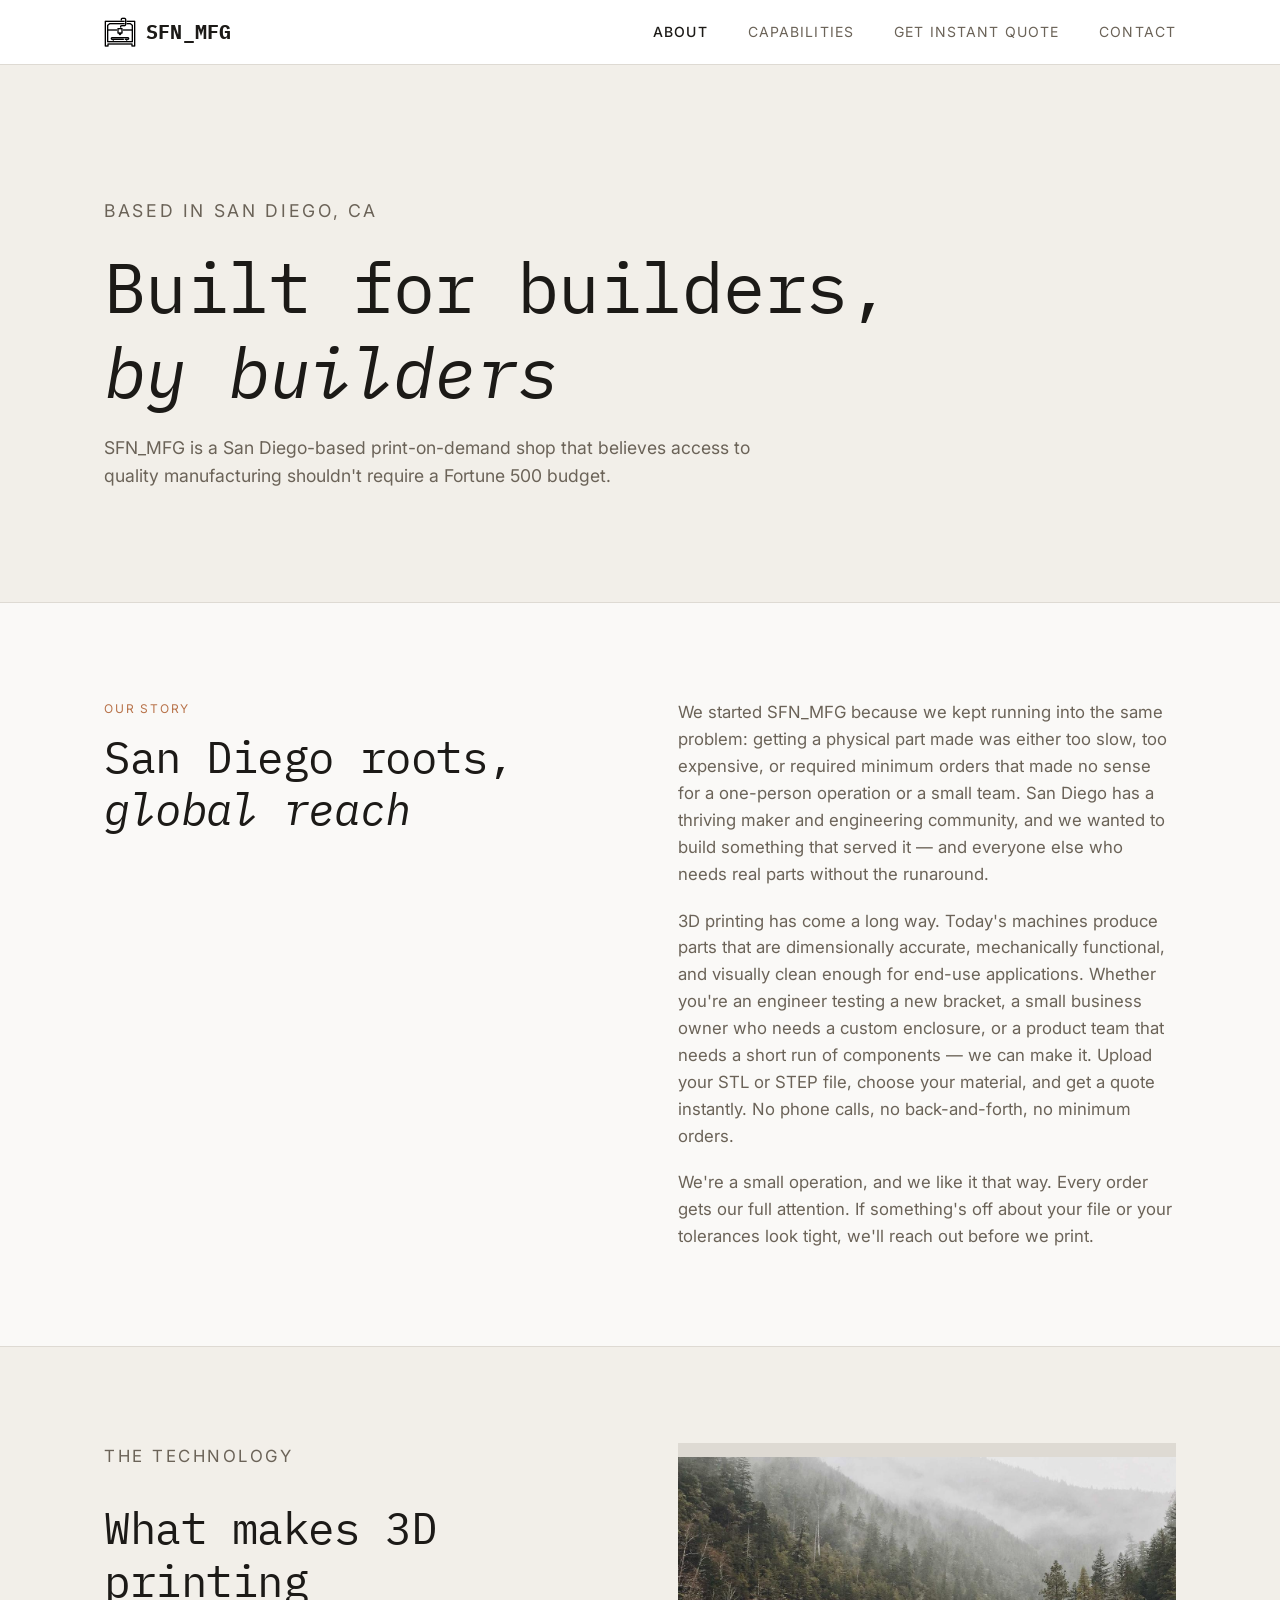
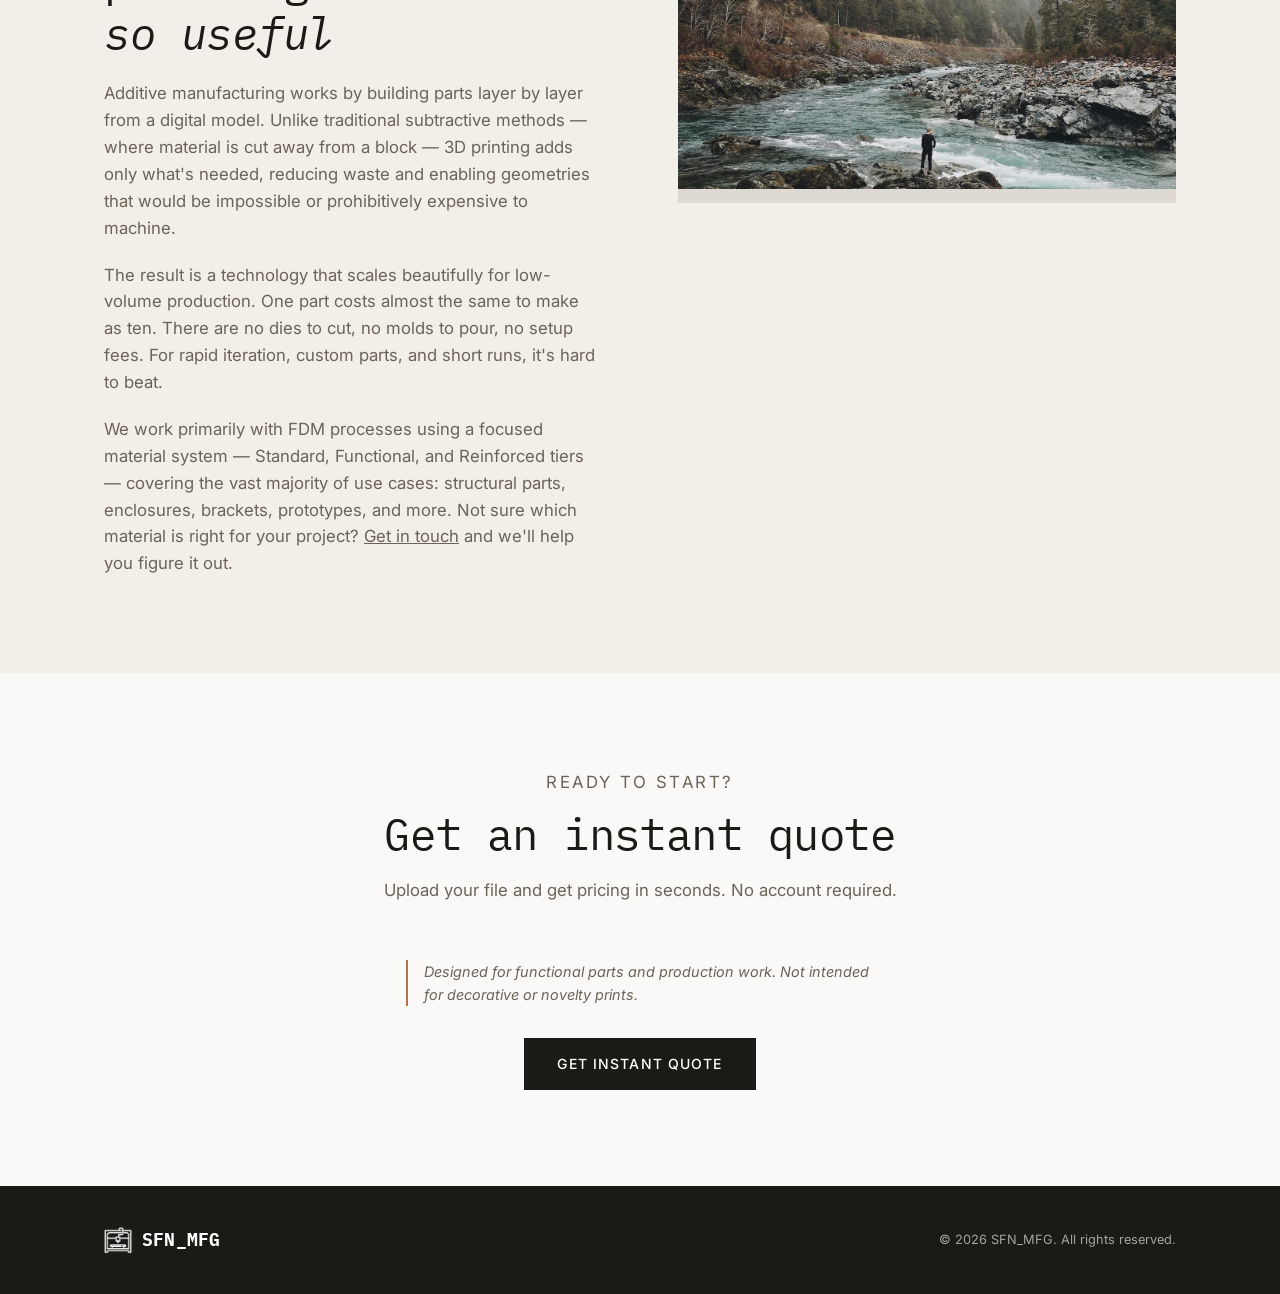
==== about.html @ 0e881ed6 "Copy and styling" ====
<!DOCTYPE html>
<html lang="en">
<head>
  <meta charset="UTF-8">
  <meta name="viewport" content="width=device-width, initial-scale=1.0">
  <title>About &mdash; SFN_MFG</title>
  <link rel="preconnect" href="https://fonts.googleapis.com">
  <link rel="preconnect" href="https://fonts.gstatic.com" crossorigin>
  <link href="https://fonts.googleapis.com/css2?family=Inter:wght@400;500&family=IBM+Plex+Mono:ital,wght@0,400;0,700;1,400&display=swap" rel="stylesheet">
  <link rel="stylesheet" href="style.css">
</head>
<body>

  <a href="#main-content" class="skip-link">Skip to main content</a>

  <header class="site-header">
    <div class="container">
      <nav class="nav" aria-label="Main navigation">
        <a href="index.html" class="nav__logo">
          <img src="logo.png" alt="" class="nav__logo-img" width="32" height="32">
          <span>SFN_MFG</span>
        </a>
        <button class="nav__toggle" aria-label="Toggle navigation" aria-expanded="false">
          <span></span><span></span><span></span>
        </button>
        <ul class="nav__links">
          <li><a href="about.html" class="active" aria-current="page">About</a></li>
          <li><a href="capabilities.html">Capabilities</a></li>
          <li><a href="quote.html">Get Instant Quote</a></li>
          <li><a href="contact.html">Contact</a></li>
        </ul>
      </nav>
    </div>
  </header>

  <main id="main-content">

    <!-- Page Hero -->
    <section class="page-hero section--surface">
      <div class="container">
        <p class="page-hero__eyebrow">Based in San Diego, CA</p>
        <h1>Built for builders,<br><em>by builders</em></h1>
        <p>SFN_MFG is a San Diego-based print-on-demand shop that believes access to quality manufacturing shouldn't require a Fortune 500 budget.</p>
      </div>
    </section>

    <!-- About Copy -->
    <section class="section">
      <div class="container">
        <div class="two-col">
          <div>
            <p class="section-eyebrow">Our Story</p>
            <h2>San Diego roots,<br><em>global reach</em></h2>
          </div>
          <div class="prose">
            <p>We started SFN_MFG because we kept running into the same problem: getting a physical part made was either too slow, too expensive, or required minimum orders that made no sense for a one-person operation or a small team. San Diego has a thriving maker and engineering community, and we wanted to build something that served it &mdash; and everyone else who needs real parts without the runaround.</p>
            <p>3D printing has come a long way. Today's machines produce parts that are dimensionally accurate, mechanically functional, and visually clean enough for end-use applications. Whether you're an engineer testing a new bracket, a small business owner who needs a custom enclosure, or a product team that needs a short run of components &mdash; we can make it. Upload your STL or STEP file, choose your material, and get a quote instantly. No phone calls, no back-and-forth, no minimum orders.</p>
            <p>We're a small operation, and we like it that way. Every order gets our full attention. If something's off about your file or your tolerances look tight, we'll reach out before we print.</p>
          </div>
        </div>
      </div>
    </section>

    <hr class="divider">

    <!-- Technology -->
    <section class="section section--surface">
      <div class="container">
        <div class="two-col">
          <div class="prose prose--wide">
            <p class="section-eyebrow">The Technology</p>
            <h2>What makes 3D printing<br><em>so useful</em></h2>
            <p>Additive manufacturing works by building parts layer by layer from a digital model. Unlike traditional subtractive methods &mdash; where material is cut away from a block &mdash; 3D printing adds only what's needed, reducing waste and enabling geometries that would be impossible or prohibitively expensive to machine.</p>
            <p>The result is a technology that scales beautifully for low-volume production. One part costs almost the same to make as ten. There are no dies to cut, no molds to pour, no setup fees. For rapid iteration, custom parts, and short runs, it's hard to beat.</p>
            <p>We work primarily with FDM processes using a focused material system &mdash; Standard, Functional, and Reinforced tiers &mdash; covering the vast majority of use cases: structural parts, enclosures, brackets, prototypes, and more. Not sure which material is right for your project? <a href="contact.html" style="text-decoration: underline;">Get in touch</a> and we'll help you figure it out.</p>
          </div>
          <div style="background-color: var(--color-border); min-height: 360px; display: flex; align-items: center; justify-content: center; overflow: hidden;">
            <img src="printer.jpg" alt="3D printer in operation" width="1280" height="853" loading="lazy" style="width:100%; height:100%; object-fit:cover;">
          </div>
        </div>
      </div>
    </section>

    <!-- Quote CTA -->
    <section class="section">
      <div class="container">
        <div class="section-header section-header--center">
          <p class="section-eyebrow">Ready to start?</p>
          <h2>Get an instant quote</h2>
          <p>Upload your file and get pricing in seconds. No account required.</p>
        </div>
        <div class="quote-cta">
          <p class="quote-cta__note">Designed for functional parts and production work. Not intended for decorative or novelty prints.</p>
          <a href="quote.html" class="btn btn--primary">Get Instant Quote</a>
        </div>
      </div>
    </section>

  </main>

  <footer class="site-footer">
    <div class="container">
      <div class="footer-inner">
        <span class="footer-logo">
          <img src="logo.png" alt="" class="footer-logo__img" width="28" height="28">
          SFN_MFG
        </span>
        <p class="footer-copy">&copy; 2026 SFN_MFG. All rights reserved.</p>
      </div>
    </div>
  </footer>

  <script src="nav.js"></script>

</body>
</html>
---- style.css ----
/* ============================================
   SFN_MFG — stylesheet
   ============================================ */

/* --- Reset & Base --- */
*, *::before, *::after {
  box-sizing: border-box;
  margin: 0;
  padding: 0;
}

:root {
  --color-bg: #faf9f7;
  --color-surface: #f2efe9;
  --color-border: #dedad3;
  --color-text: #1c1a17;
  --color-text-muted: #6b6358;
  --color-accent: #b8734a;
  --font-heading: 'IBM Plex Mono', 'Courier New', monospace;
  --font-body: 'Inter', system-ui, -apple-system, sans-serif;
  --max-width: 1200px;
  --spacing-section: 96px;
}

html { font-size: 16px; scroll-behavior: smooth; }
@media (prefers-reduced-motion: reduce) { html { scroll-behavior: auto; } }

body {
  font-family: var(--font-body);
  background-color: var(--color-bg);
  color: var(--color-text);
  line-height: 1.6;
  -webkit-font-smoothing: antialiased;
}

a { color: inherit; text-decoration: none; }
img { display: block; max-width: 100%; }

/* --- Skip link --- */
.skip-link {
  position: absolute;
  top: -100%;
  left: 0;
  padding: 12px 24px;
  background: var(--color-accent);
  color: #fff;
  font-size: 0.875rem;
  font-weight: 500;
  z-index: 200;
  transition: top 0.2s;
}
.skip-link:focus { top: 0; }

/* --- Decorative italic (em used in markup) --- */
em { font-style: italic; }

/* --- Typography --- */
h1, h2, h3 {
  font-family: var(--font-heading);
  font-weight: 400;
  line-height: 1.2;
  letter-spacing: -0.01em;
}

h1 { font-size: clamp(2.4rem, 5.5vw, 4.5rem); }
h2 { font-size: clamp(1.75rem, 3.5vw, 2.75rem); }
h3 { font-size: clamp(1.1rem, 2vw, 1.5rem); }

p { max-width: 65ch; }

/* --- Layout --- */
.container {
  width: 100%;
  max-width: var(--max-width);
  margin-inline: auto;
  padding-inline: clamp(20px, 5vw, 64px);
}

.section { padding-block: var(--spacing-section); }
.section--surface { background-color: var(--color-surface); }

/* --- Navigation --- */
.site-header {
  position: sticky;
  top: 0;
  z-index: 100;
  background-color: rgba(255,255,255,0.95);
  backdrop-filter: blur(8px);
  border-bottom: 1px solid var(--color-border);
}

.nav {
  display: flex;
  align-items: center;
  justify-content: space-between;
  height: 64px;
}

.nav__logo {
  display: flex;
  align-items: center;
  gap: 10px;
  font-family: var(--font-heading);
  font-size: 1.25rem;
  font-weight: 700;
  letter-spacing: 0.01em;
}

.nav__logo-img {
  height: 32px;
  width: 32px;
  object-fit: contain;
}

.nav__toggle {
  display: none;
  flex-direction: column;
  justify-content: center;
  gap: 5px;
  width: 32px;
  height: 32px;
  background: none;
  border: none;
  cursor: pointer;
  padding: 0;
}

.nav__toggle span {
  display: block;
  height: 1.5px;
  background-color: var(--color-text);
  transition: opacity 0.2s;
}

.nav__links {
  display: flex;
  list-style: none;
  gap: 40px;
}

.nav__links a {
  font-size: 0.875rem;
  letter-spacing: 0.08em;
  text-transform: uppercase;
  color: var(--color-text-muted);
  transition: color 0.2s;
}

.nav__links a:hover,
.nav__links a.active {
  color: var(--color-text);
}

.nav__links a.active {
  font-weight: 500;
}

/* --- Buttons --- */
.btn {
  display: inline-flex;
  align-items: center;
  gap: 8px;
  padding: 14px 32px;
  font-family: var(--font-body);
  font-size: 0.875rem;
  font-weight: 500;
  letter-spacing: 0.08em;
  text-transform: uppercase;
  cursor: pointer;
  transition: background-color 0.2s, color 0.2s, border-color 0.2s;
  border: 1.5px solid transparent;
}

.btn--primary {
  background-color: var(--color-text);
  color: #ffffff;
  border-color: var(--color-text);
}

.btn--primary:hover { background-color: #444; border-color: #444; }

.btn:disabled {
  opacity: 0.6;
  cursor: not-allowed;
}

.btn--outline {
  background-color: transparent;
  color: var(--color-text);
  border-color: var(--color-text);
}

.btn--outline:hover {
  background-color: var(--color-text);
  color: #ffffff;
}

.btn--outline-light {
  background-color: transparent;
  color: #ffffff;
  border: 1.5px solid rgba(255,255,255,0.5);
}

.btn--outline-light:hover {
  background-color: #fff;
  color: var(--color-text);
  border-color: #fff;
}

/* --- Focus styles --- */
:focus-visible {
  outline: 2px solid var(--color-text);
  outline-offset: 3px;
}

.btn:focus-visible {
  outline: 2px solid currentColor;
  outline-offset: 3px;
}

.hero .btn--primary:focus-visible,
.hero .btn--outline-light:focus-visible {
  outline-color: #fff;
}

/* --- Hero (full-width image) --- */
.hero {
  position: relative;
  min-height: 600px;
  display: flex;
  align-items: center;
  overflow: hidden;
}

.hero__bg {
  position: absolute;
  inset: 0;
  background-size: cover;
  background-position: center;
  filter: brightness(0.45) sepia(0.25);
}

.hero__content {
  position: relative;
  z-index: 1;
  padding-block: 96px;
  color: #ffffff;
}

.hero__eyebrow {
  font-size: 0.75rem;
  letter-spacing: 0.15em;
  text-transform: uppercase;
  color: rgba(255,255,255,0.65);
  margin-bottom: 20px;
}

.hero__title { margin-bottom: 24px; color: #fff; }

.hero__subtitle {
  font-size: 1.1rem;
  color: rgba(255,255,255,0.75);
  margin-bottom: 40px;
  max-width: 52ch;
}

.hero__actions { display: flex; gap: 16px; flex-wrap: wrap; }

/* --- Section Headers --- */
.section-header { margin-bottom: 56px; }
.section-header--center { text-align: center; }
.section-header--center p { margin-inline: auto; }

.section-eyebrow {
  font-size: 0.75rem;
  letter-spacing: 0.15em;
  text-transform: uppercase;
  color: var(--color-accent);
  margin-bottom: 12px;
}

.section-header h2 { margin-bottom: 16px; }
.section-header p { color: var(--color-text-muted); font-size: 1.05rem; }

/* --- Feature Grid (why us / capabilities) --- */
.feature-grid {
  display: grid;
  grid-template-columns: repeat(auto-fill, minmax(260px, 1fr));
  gap: 48px;
}

.feature-item__icon {
  font-size: 1rem;
  margin-bottom: 16px;
  line-height: 1;
  color: var(--color-accent);
}

.feature-item h3 { margin-bottom: 10px; }

.feature-item p {
  font-size: 0.95rem;
  color: var(--color-text-muted);
}

/* --- Two-column layout --- */
.two-col {
  display: grid;
  grid-template-columns: 1fr 1fr;
  gap: clamp(40px, 6vw, 96px);
  align-items: start;
}

/* --- Page Hero (inner pages) --- */
.page-hero {
  padding-block: clamp(60px, 10vw, 112px);
  border-bottom: 1px solid var(--color-border);
}

.page-hero__eyebrow {
  font-size: 0.75rem;
  letter-spacing: 0.15em;
  text-transform: uppercase;
  color: var(--color-text-muted);
  margin-bottom: 20px;
}

.page-hero p {
  font-size: 1.1rem;
  color: var(--color-text-muted);
  margin-top: 20px;
  max-width: 60ch;
}

/* --- Prose (body copy blocks) --- */
.prose {
  display: flex;
  flex-direction: column;
  gap: 20px;
  max-width: 68ch;
}

.prose p {
  font-size: 1.05rem;
  color: var(--color-text-muted);
  max-width: 100%;
}

.prose--wide { max-width: 80ch; }

/* --- Contact --- */
.contact-email {
  display: flex;
  flex-direction: column;
  gap: 12px;
  justify-content: center;
  padding-block: 16px;
}

.contact-email__link {
  font-family: var(--font-heading);
  font-size: clamp(1.5rem, 3vw, 2.25rem);
  font-weight: 400;
  color: var(--color-text);
  text-decoration: underline;
  text-underline-offset: 6px;
  transition: color 0.2s;
}

.contact-email__link:hover { color: var(--color-text-muted); }

/* --- Form --- */
.contact-layout {
  display: grid;
  grid-template-columns: 1fr 1.6fr;
  gap: clamp(40px, 6vw, 96px);
  align-items: start;
}

.contact-info h2 { margin-bottom: 16px; }

.contact-info > p {
  color: var(--color-text-muted);
  font-size: 1.05rem;
  margin-bottom: 40px;
}

.form {
  display: flex;
  flex-direction: column;
  gap: 24px;
}

.form-row {
  display: grid;
  grid-template-columns: 1fr 1fr;
  gap: 20px;
}

.field {
  display: flex;
  flex-direction: column;
  gap: 8px;
}

.field label {
  font-size: 0.8rem;
  letter-spacing: 0.1em;
  text-transform: uppercase;
  color: var(--color-text-muted);
}

.field input,
.field textarea,
.field select {
  width: 100%;
  padding: 12px 16px;
  background: transparent;
  border: 1.5px solid var(--color-border);
  font-family: var(--font-body);
  font-size: 1rem;
  color: var(--color-text);
  outline: none;
  transition: border-color 0.2s, box-shadow 0.2s;
  -webkit-appearance: none;
  appearance: none;
}

.field input:focus-visible,
.field textarea:focus-visible,
.field select:focus-visible {
  border-color: var(--color-text);
  box-shadow: 0 0 0 3px rgba(26,26,26,0.12);
  outline: none;
}

.field textarea { resize: vertical; min-height: 140px; }

/* --- Footer --- */
.site-footer {
  background-color: var(--color-text);
  color: #ffffff;
  padding-block: 40px;
}

.footer-inner {
  display: flex;
  justify-content: space-between;
  align-items: center;
  flex-wrap: wrap;
  gap: 16px;
}

.footer-logo {
  display: flex;
  align-items: center;
  gap: 10px;
  font-family: var(--font-heading);
  font-size: 1.1rem;
  font-weight: 700;
  letter-spacing: 0.01em;
}

.footer-logo__img {
  height: 28px;
  width: 28px;
  object-fit: contain;
  filter: invert(1);
}

.footer-copy {
  font-size: 0.8rem;
  color: rgba(255,255,255,0.6);
  margin: 0;
  max-width: none;
}

/* --- Quote Widget iframe --- */
.quote-widget {
  display: block;
  width: 100%;
  max-width: 900px;
  margin: 0 auto;
}

.quote-widget iframe {
  display: block;
  width: 900px;
  max-width: 100%;
  height: 700px;
  border: none;
}

/* --- Divider --- */
hr.divider {
  height: 1px;
  background-color: var(--color-border);
  border: none;
}

/* --- Form status message --- */
.form-status {
  font-size: 0.9rem;
  min-height: 1.4em;
}

.form-status--success { color: #2d6a4f; }
.form-status--error   { color: #9b2226; }

/* --- Quote CTA block (homepage + inner pages) --- */
.quote-cta {
  max-width: 560px;
  margin: 0 auto;
  display: flex;
  flex-direction: column;
  align-items: center;
  gap: 32px;
  text-align: center;
}

.quote-cta__note {
  font-size: 0.9rem;
  color: var(--color-text-muted);
  font-style: italic;
  max-width: 52ch;
  text-align: left;
  border-left: 2px solid var(--color-accent);
  padding-left: 16px;
}

.quote-trust {
  list-style: none;
  display: flex;
  flex-direction: column;
  gap: 10px;
  text-align: left;
  width: 100%;
  max-width: 400px;
}

.quote-trust li {
  font-size: 0.95rem;
  color: var(--color-text-muted);
  display: flex;
  align-items: baseline;
  gap: 10px;
}

.quote-trust li::before {
  content: '—';
  color: var(--color-accent);
  flex-shrink: 0;
}

/* --- Quote page: sidebar + widget layout --- */
.quote-page-layout {
  display: grid;
  grid-template-columns: 300px 1fr;
  gap: clamp(40px, 5vw, 80px);
  align-items: start;
}

.quote-trust-panel {
  display: flex;
  flex-direction: column;
  gap: 24px;
  position: sticky;
  top: 88px;
}

.quote-trust-panel__note {
  font-size: 0.875rem;
  color: var(--color-text-muted);
  font-style: italic;
  border-left: 2px solid var(--color-accent);
  padding-left: 14px;
  max-width: 100%;
}

.quote-trust-list {
  list-style: none;
  display: flex;
  flex-direction: column;
  gap: 20px;
}

.quote-trust-list li {
  display: flex;
  gap: 12px;
  align-items: flex-start;
}

.quote-trust-list__icon {
  color: var(--color-accent);
  font-size: 0.6rem;
  margin-top: 6px;
  flex-shrink: 0;
}

.quote-trust-list strong {
  display: block;
  font-size: 0.875rem;
  font-weight: 500;
  margin-bottom: 4px;
}

.quote-trust-list p {
  font-size: 0.85rem;
  color: var(--color-text-muted);
  max-width: 100%;
}

.quote-trust-panel__cta {
  border-top: 1px solid var(--color-border);
  padding-top: 24px;
  display: flex;
  flex-direction: column;
  gap: 12px;
}

.quote-trust-panel__cta p {
  font-size: 0.875rem;
  color: var(--color-text-muted);
}

.quote-widget--page iframe {
  height: 800px;
}

/* --- Capabilities: material tier grid --- */
.cap-tier-grid {
  display: grid;
  grid-template-columns: repeat(3, 1fr);
  gap: 0;
  border: 1px solid var(--color-border);
}

.cap-tier {
  padding: 40px;
  border-right: 1px solid var(--color-border);
  display: flex;
  flex-direction: column;
  gap: 16px;
}

.cap-tier:last-child {
  border-right: none;
}

.cap-tier h3 {
  font-size: clamp(1.1rem, 2vw, 1.4rem);
  margin-bottom: 0;
}

.cap-tier p {
  font-size: 0.95rem;
  color: var(--color-text-muted);
  max-width: 100%;
}

/* --- Responsive --- */
@media (max-width: 900px) {
  .split-section { grid-template-columns: 1fr; }
  .two-col { grid-template-columns: 1fr; }
  .contact-layout { grid-template-columns: 1fr; }
  .quote-page-layout { grid-template-columns: 1fr; }
  .quote-trust-panel { position: static; }
  .cap-tier-grid { grid-template-columns: 1fr; }
  .cap-tier { border-right: none; border-bottom: 1px solid var(--color-border); }
  .cap-tier:last-child { border-bottom: none; }
}

@media (max-width: 600px) {
  :root { --spacing-section: 56px; }
  .nav__toggle { display: flex; }
  .nav__links {
    display: none;
    position: absolute;
    top: 64px;
    left: 0;
    right: 0;
    flex-direction: column;
    gap: 0;
    background-color: #fff;
    border-bottom: 1px solid var(--color-border);
    padding-block: 8px;
  }
  .nav__links--open { display: flex; }
  .nav__links li a {
    display: block;
    padding: 14px clamp(20px, 5vw, 64px);
  }
  .form-row { grid-template-columns: 1fr; }
  .footer-inner { flex-direction: column; align-items: flex-start; }
}
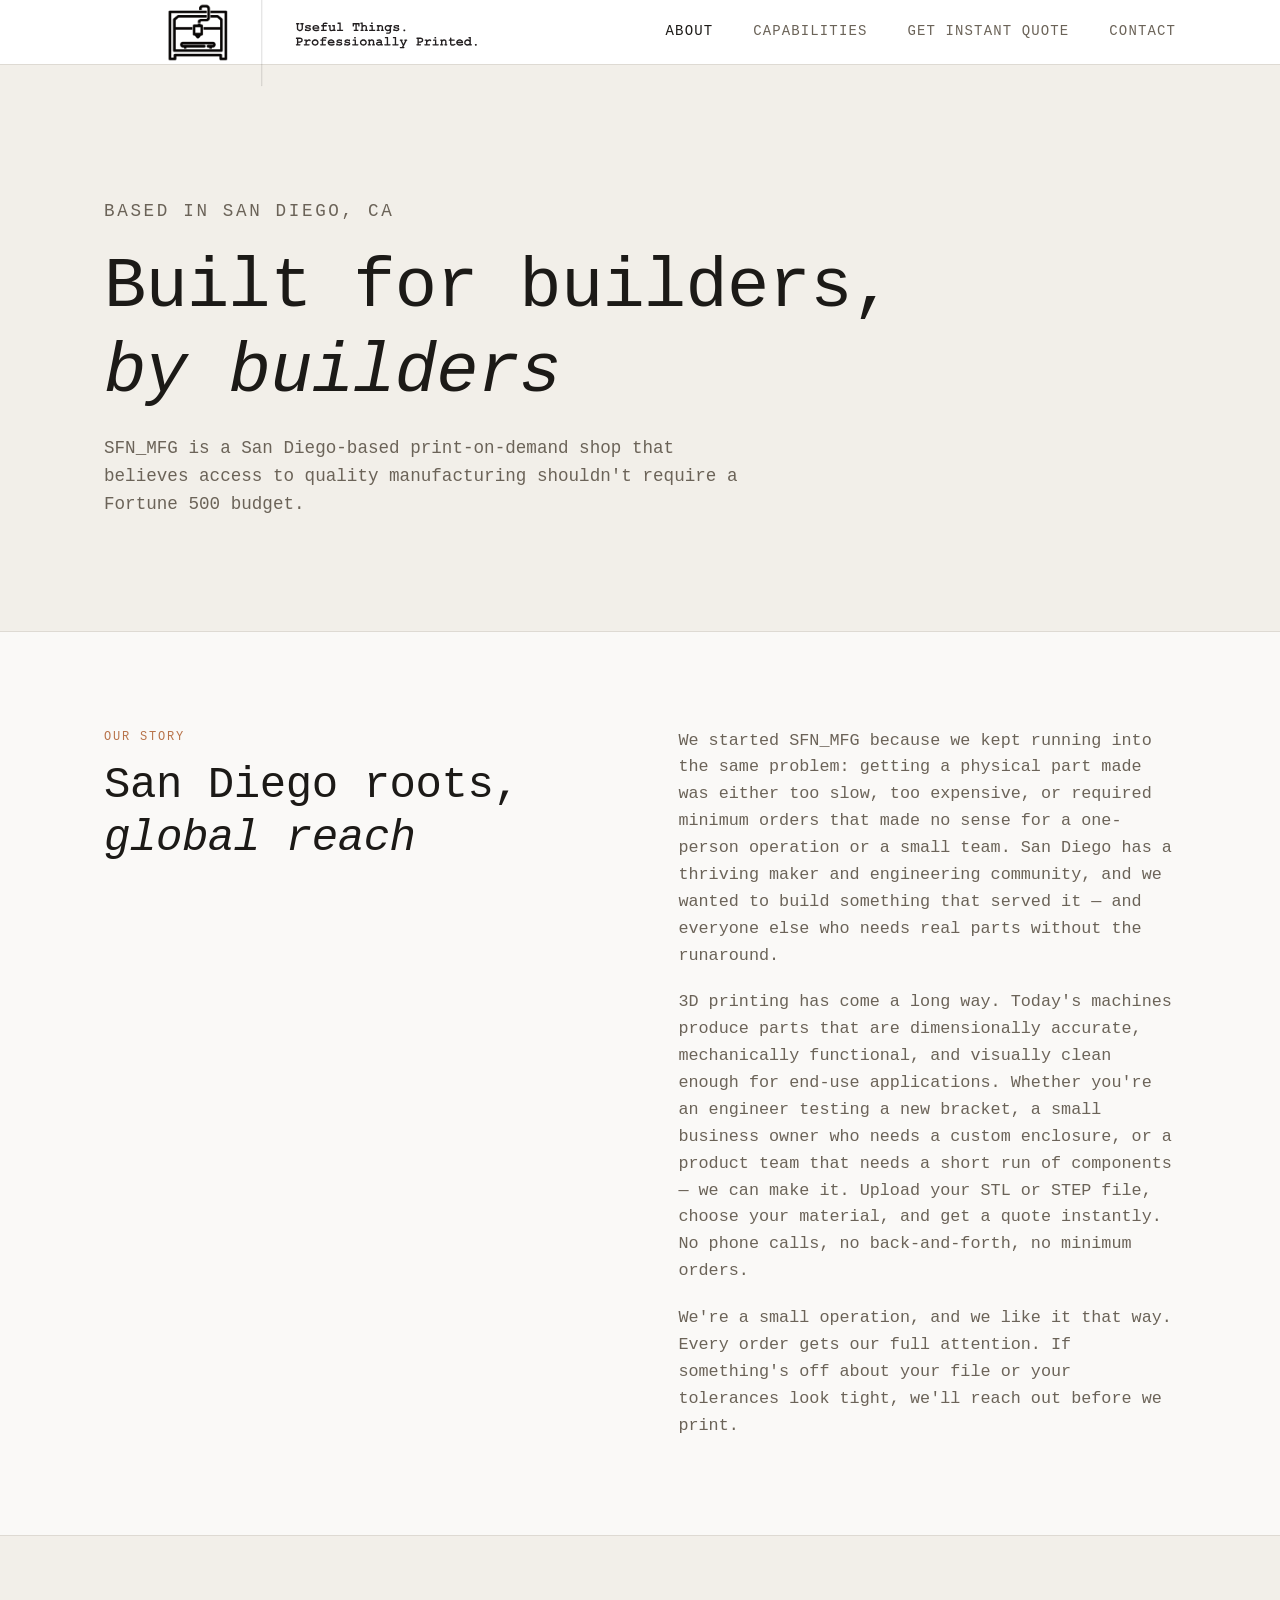
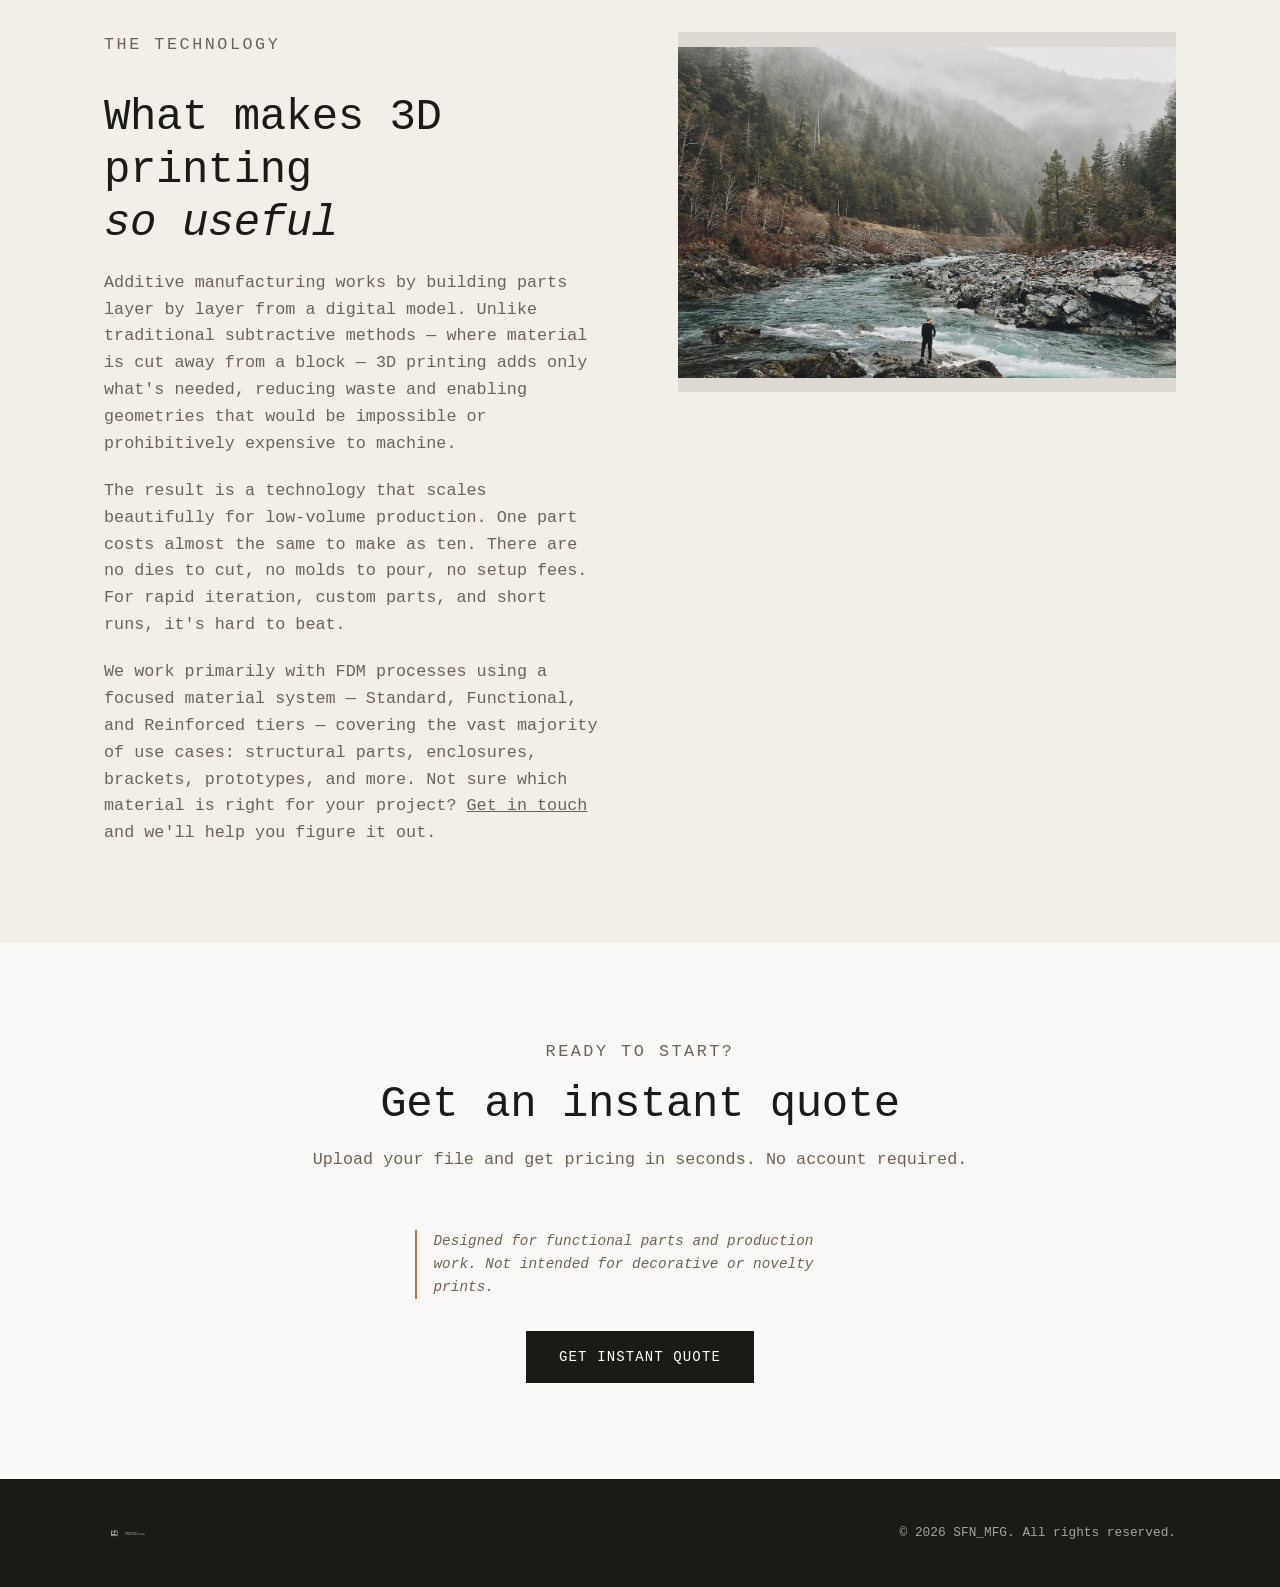
==== commit a4cdd160: "Logo tweak" ====
--- a/about.html
+++ b/about.html
@@ -17,8 +17,8 @@
     <div class="container">
       <nav class="nav" aria-label="Main navigation">
         <a href="index.html" class="nav__logo">
-          <img src="logo.png" alt="" class="nav__logo-img" width="32" height="32">
-          <span>SFN_MFG</span>
+          <img src="SFN_MFG_STUDIO_MARK.svg" alt="" class="nav__logo-img" width="32" height="32">
+
         </a>
         <button class="nav__toggle" aria-label="Toggle navigation" aria-expanded="false">
           <span></span><span></span><span></span>
@@ -102,8 +102,7 @@
     <div class="container">
       <div class="footer-inner">
         <span class="footer-logo">
-          <img src="logo.png" alt="" class="footer-logo__img" width="28" height="28">
-          SFN_MFG
+          <img src="SFN_MFG_STUDIO_MARK.svg" alt="" class="footer-logo__img" width="28" height="28">
         </span>
         <p class="footer-copy">&copy; 2026 SFN_MFG. All rights reserved.</p>
       </div>
--- a/style.css
+++ b/style.css
@@ -16,8 +16,9 @@
   --color-text: #1c1a17;
   --color-text-muted: #6b6358;
   --color-accent: #b8734a;
-  --font-heading: 'IBM Plex Mono', 'Courier New', monospace;
-  --font-body: 'Inter', system-ui, -apple-system, sans-serif;
+  --font-heading: 'Courier', -apple-system-mono, monospace;
+  /* --font-heading: 'IBM Plex Mono', 'Courier New', monospace; */
+  --font-body: 'Courier', system-ui, -apple-system, sans-serif;
   --max-width: 1200px;
   --spacing-section: 96px;
 }
@@ -107,9 +108,9 @@
 }
 
 .nav__logo-img {
-  height: 32px;
-  width: 32px;
-  object-fit: contain;
+  height: 256px;
+  width: auto;
+  /* object-fit: contain; */
 }
 
 .nav__toggle {
@@ -463,7 +464,7 @@
 
 .footer-logo__img {
   height: 28px;
-  width: 28px;
+  width: auto;
   object-fit: contain;
   filter: invert(1);
 }
@@ -656,6 +657,42 @@
   font-size: 0.95rem;
   color: var(--color-text-muted);
   max-width: 100%;
+}
+
+.cap-tier__label {
+  font-size: 0.75rem;
+  font-weight: 500;
+  letter-spacing: 0.08em;
+  text-transform: uppercase;
+  color: var(--color-text-muted);
+  margin-bottom: -8px;
+}
+
+.cap-tier__list {
+  list-style: none;
+  padding: 0;
+  margin: 0;
+  display: flex;
+  flex-direction: column;
+  gap: 6px;
+}
+
+.cap-tier__list li {
+  font-size: 0.9rem;
+  color: var(--color-text-muted);
+  padding-left: 14px;
+  position: relative;
+}
+
+.cap-tier__list li::before {
+  content: '';
+  position: absolute;
+  left: 0;
+  top: 0.55em;
+  width: 5px;
+  height: 5px;
+  background: var(--color-accent);
+  border-radius: 50%;
 }
 
 /* --- Responsive --- */
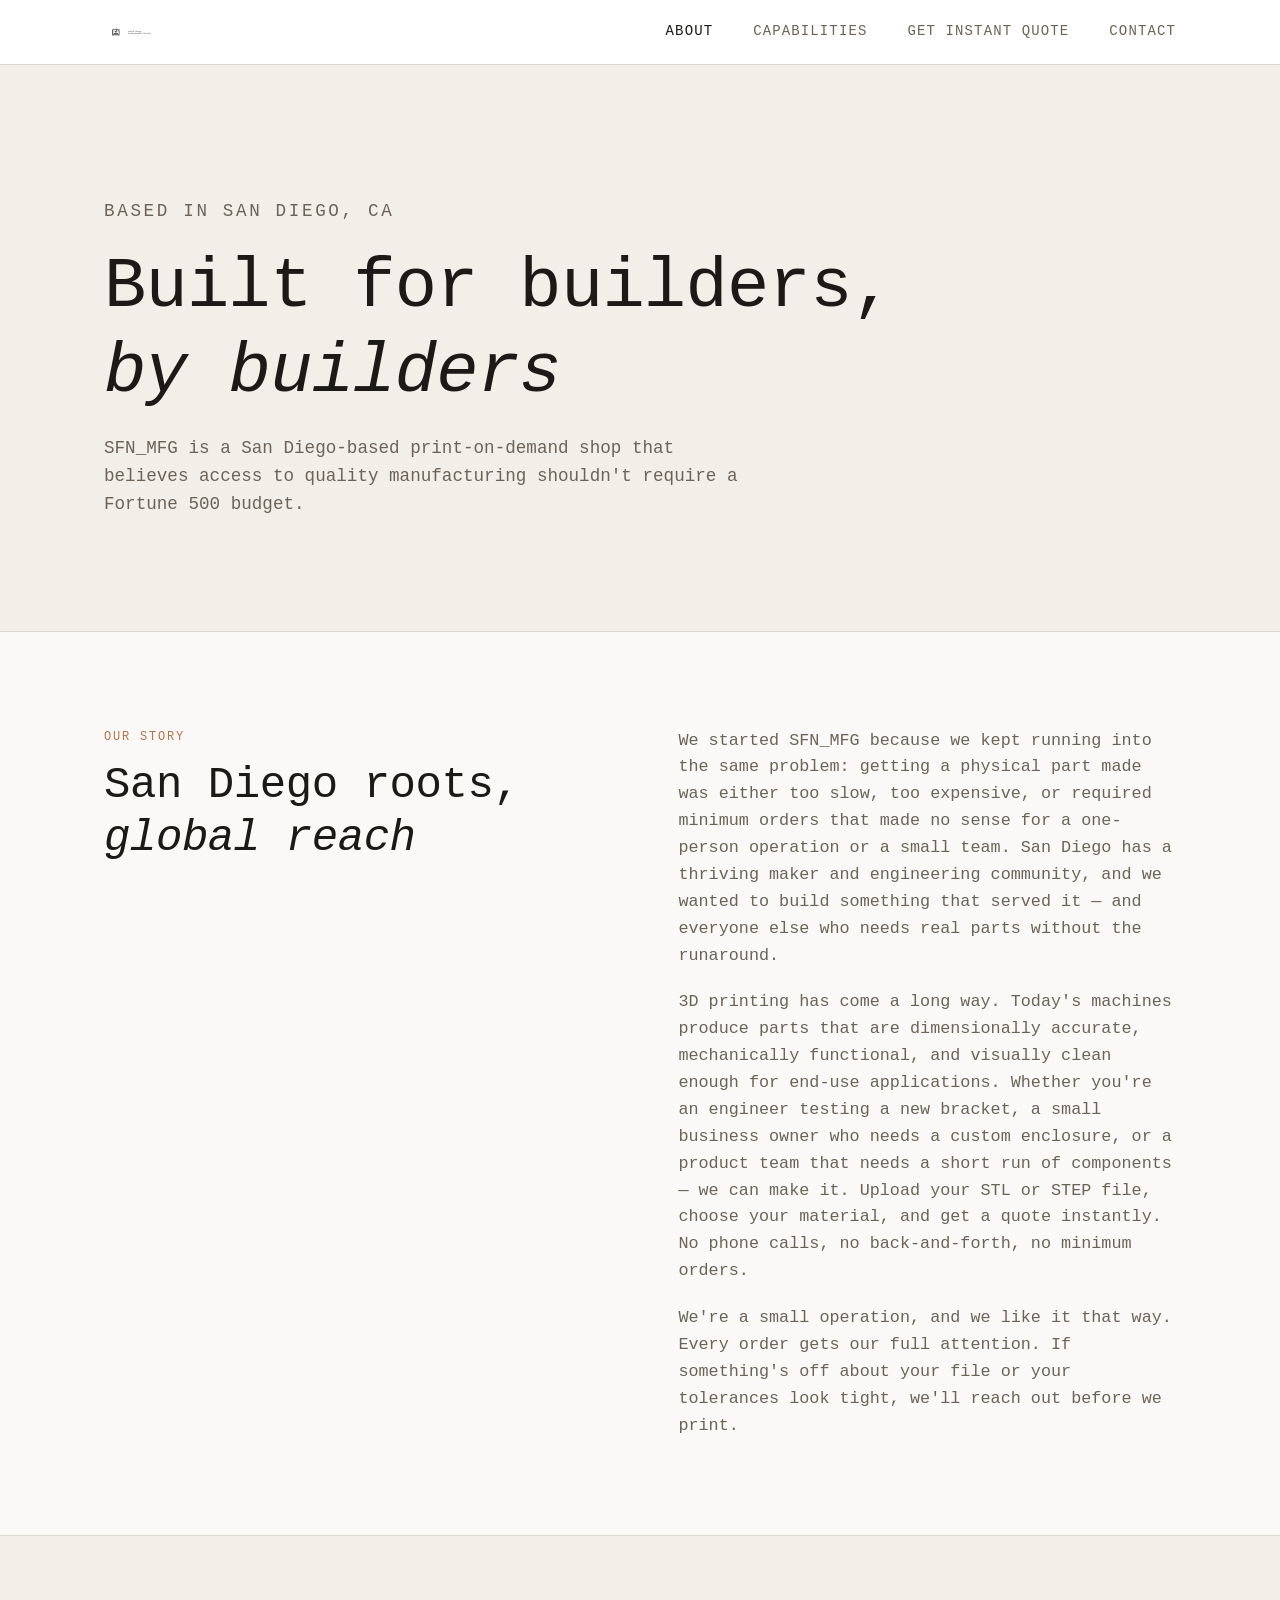
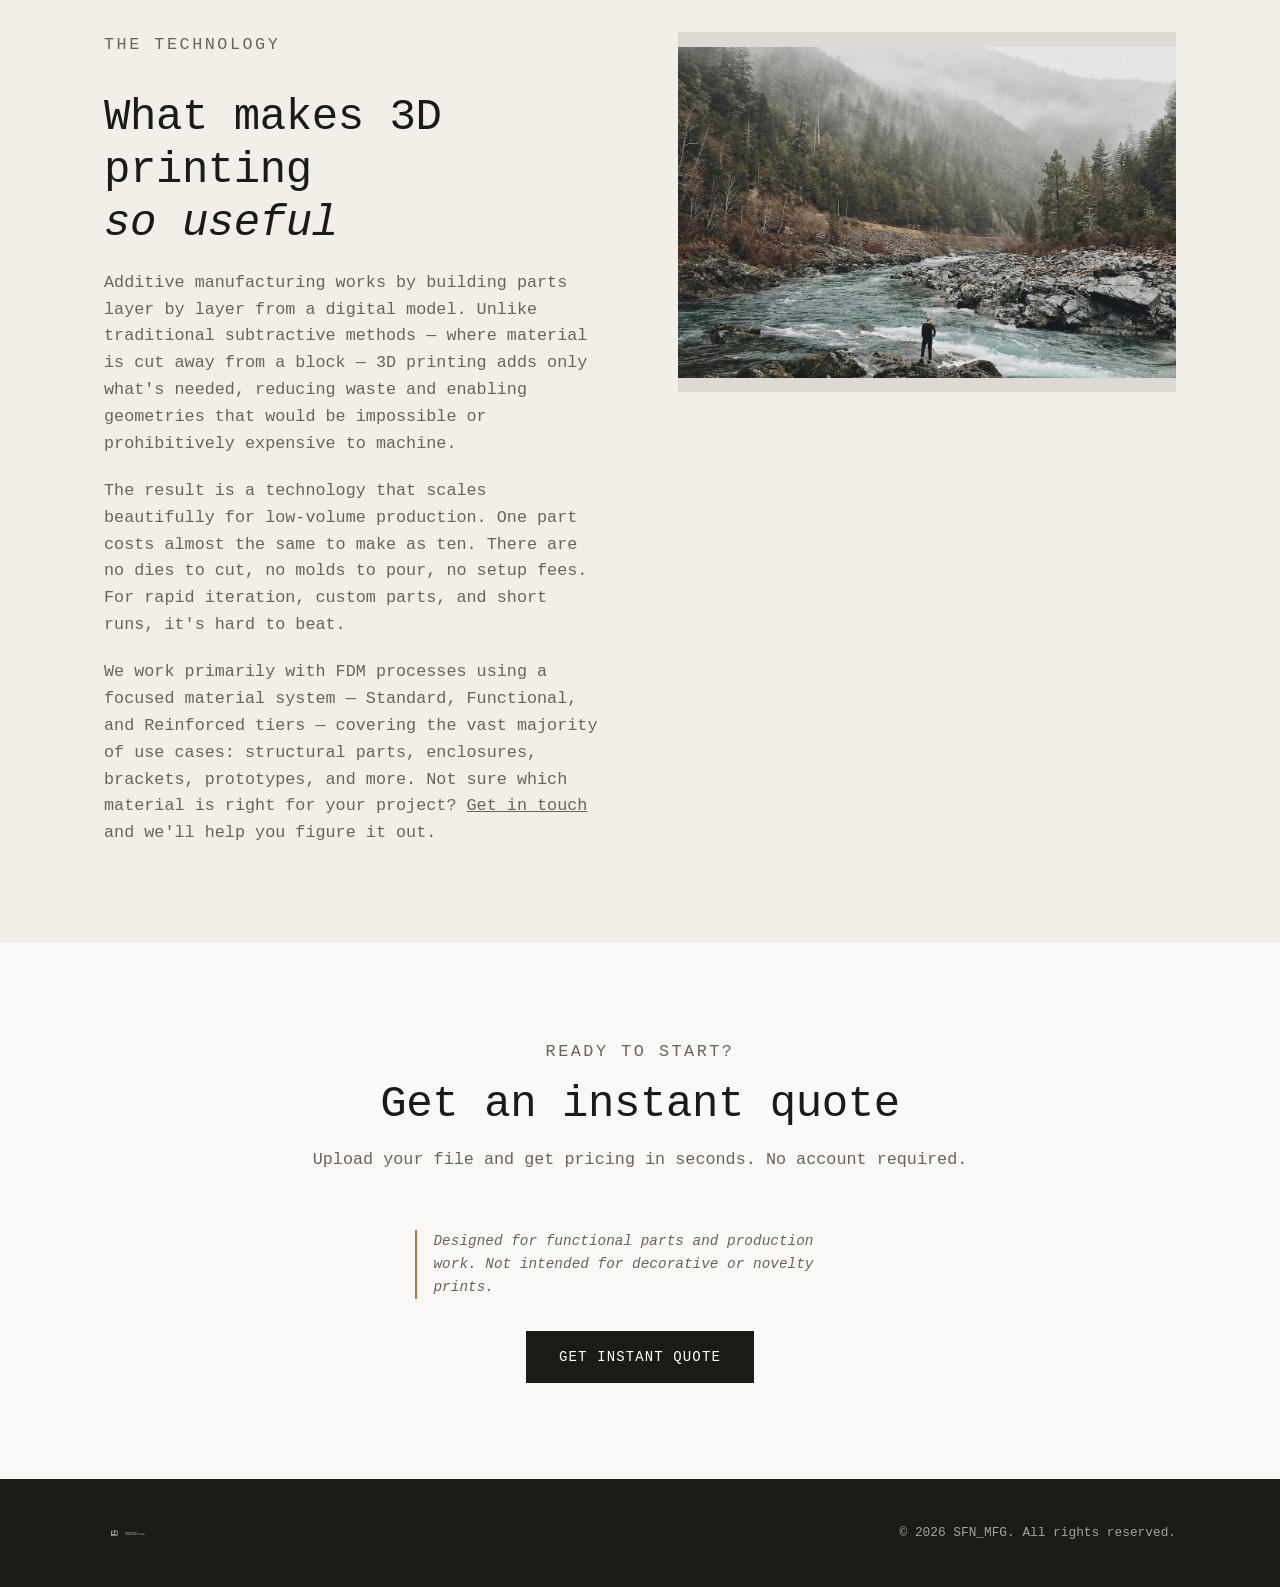
==== commit cc4244e6: "Fit and finish: favicon, fonts, accessibility, code quality - Add favicon assets and site.webmanifes" ====
--- a/about.html
+++ b/about.html
@@ -4,10 +4,11 @@
   <meta charset="UTF-8">
   <meta name="viewport" content="width=device-width, initial-scale=1.0">
   <title>About &mdash; SFN_MFG</title>
-  <link rel="preconnect" href="https://fonts.googleapis.com">
-  <link rel="preconnect" href="https://fonts.gstatic.com" crossorigin>
-  <link href="https://fonts.googleapis.com/css2?family=Inter:wght@400;500&family=IBM+Plex+Mono:ital,wght@0,400;0,700;1,400&display=swap" rel="stylesheet">
   <link rel="stylesheet" href="style.css">
+  <link rel="apple-touch-icon" sizes="180x180" href="/apple-touch-icon.png">
+  <link rel="icon" type="image/png" sizes="32x32" href="/favicon-32x32.png">
+  <link rel="icon" type="image/png" sizes="16x16" href="/favicon-16x16.png">
+  <link rel="manifest" href="/site.webmanifest">
 </head>
 <body>
 
@@ -16,14 +17,14 @@
   <header class="site-header">
     <div class="container">
       <nav class="nav" aria-label="Main navigation">
-        <a href="index.html" class="nav__logo">
+        <a href="index.html" class="nav__logo" aria-label="SFN_MFG — Home">
           <img src="SFN_MFG_STUDIO_MARK.svg" alt="" class="nav__logo-img" width="32" height="32">
 
         </a>
-        <button class="nav__toggle" aria-label="Toggle navigation" aria-expanded="false">
+        <button class="nav__toggle" aria-label="Toggle navigation" aria-expanded="false" aria-controls="nav-menu">
           <span></span><span></span><span></span>
         </button>
-        <ul class="nav__links">
+        <ul class="nav__links" id="nav-menu">
           <li><a href="about.html" class="active" aria-current="page">About</a></li>
           <li><a href="capabilities.html">Capabilities</a></li>
           <li><a href="quote.html">Get Instant Quote</a></li>
--- a/style.css
+++ b/style.css
@@ -16,8 +16,7 @@
   --color-text: #1c1a17;
   --color-text-muted: #6b6358;
   --color-accent: #b8734a;
-  --font-heading: 'Courier', -apple-system-mono, monospace;
-  /* --font-heading: 'IBM Plex Mono', 'Courier New', monospace; */
+  --font-heading: 'Courier New', 'Courier', monospace;
   --font-body: 'Courier', system-ui, -apple-system, sans-serif;
   --max-width: 1200px;
   --spacing-section: 96px;
@@ -108,9 +107,8 @@
 }
 
 .nav__logo-img {
-  height: 256px;
+  height: 32px;
   width: auto;
-  /* object-fit: contain; */
 }
 
 .nav__toggle {
@@ -437,6 +435,12 @@
 
 .field textarea { resize: vertical; min-height: 140px; }
 
+.field input::placeholder,
+.field textarea::placeholder {
+  color: var(--color-text-muted);
+  opacity: 1;
+}
+
 /* --- Footer --- */
 .site-footer {
   background-color: var(--color-text);
@@ -529,29 +533,6 @@
   padding-left: 16px;
 }
 
-.quote-trust {
-  list-style: none;
-  display: flex;
-  flex-direction: column;
-  gap: 10px;
-  text-align: left;
-  width: 100%;
-  max-width: 400px;
-}
-
-.quote-trust li {
-  font-size: 0.95rem;
-  color: var(--color-text-muted);
-  display: flex;
-  align-items: baseline;
-  gap: 10px;
-}
-
-.quote-trust li::before {
-  content: '—';
-  color: var(--color-accent);
-  flex-shrink: 0;
-}
 
 /* --- Quote page: sidebar + widget layout --- */
 .quote-page-layout {
@@ -697,7 +678,6 @@
 
 /* --- Responsive --- */
 @media (max-width: 900px) {
-  .split-section { grid-template-columns: 1fr; }
   .two-col { grid-template-columns: 1fr; }
   .contact-layout { grid-template-columns: 1fr; }
   .quote-page-layout { grid-template-columns: 1fr; }
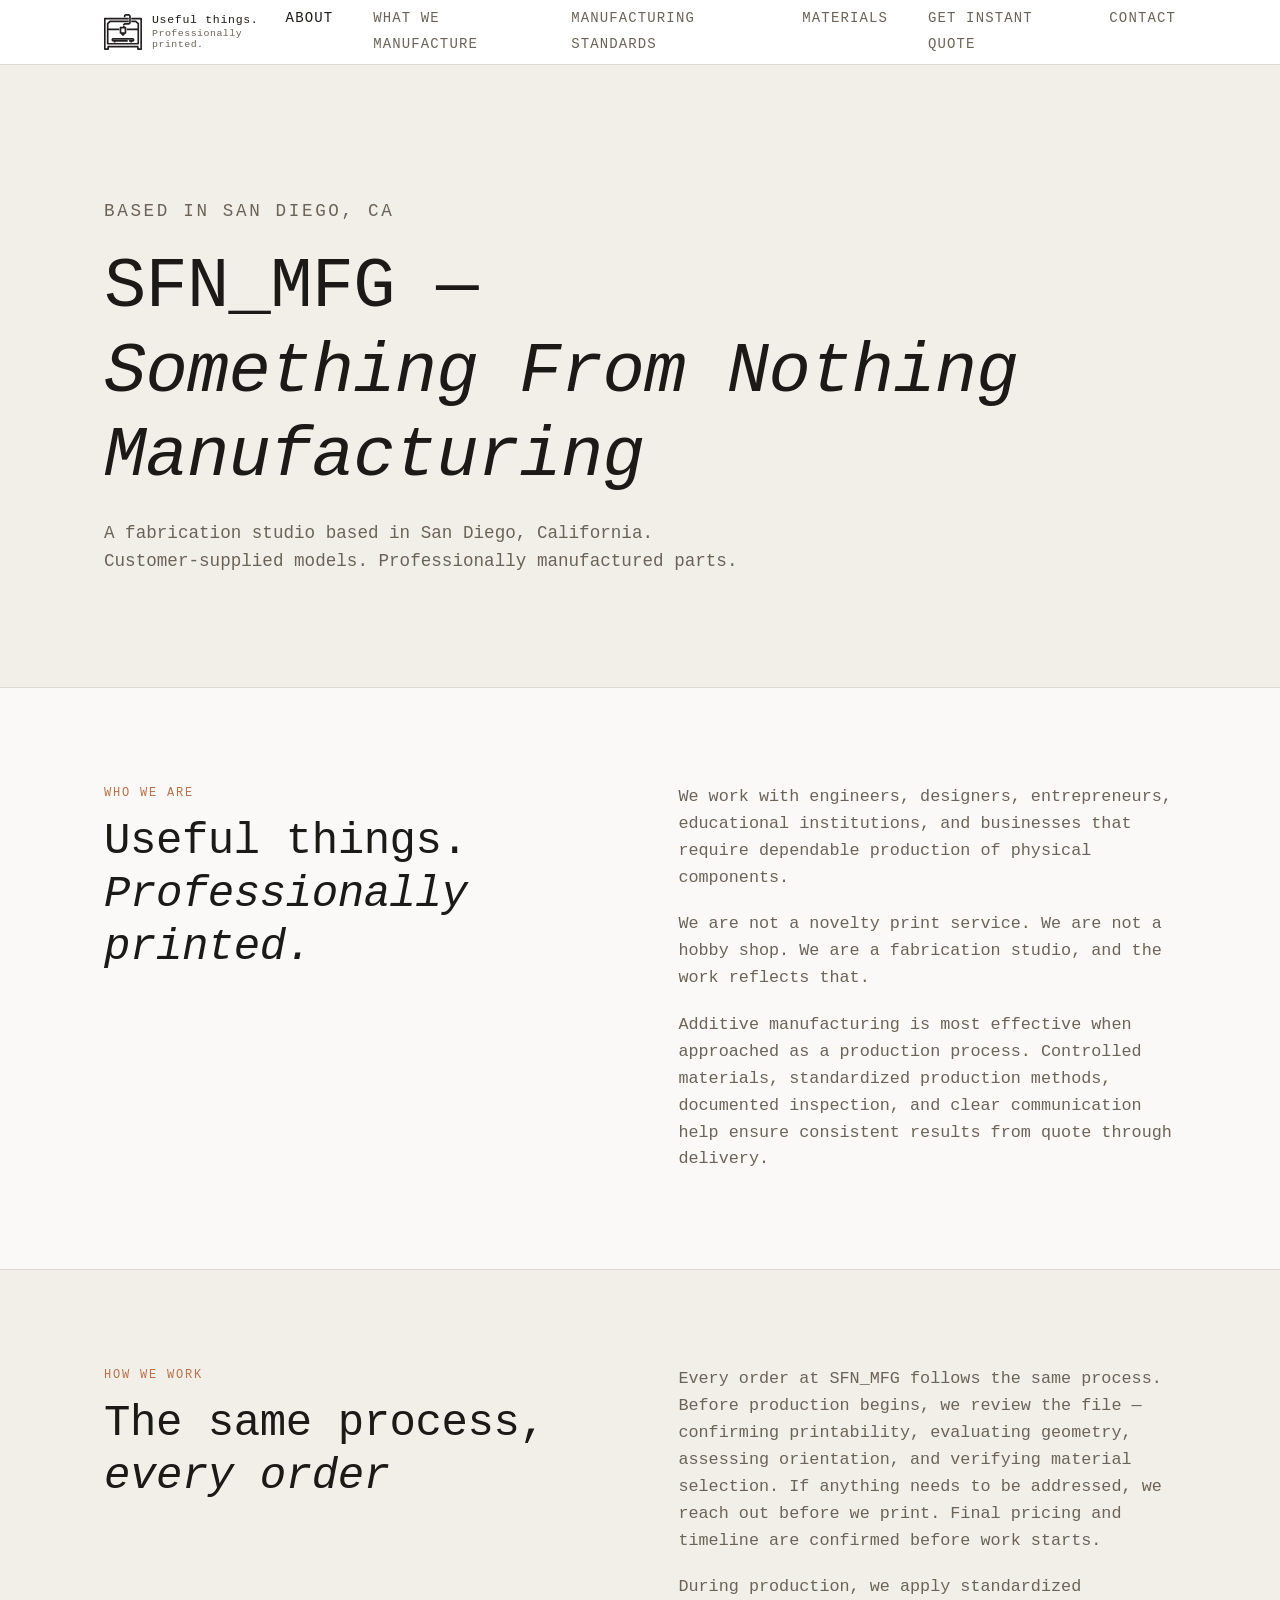
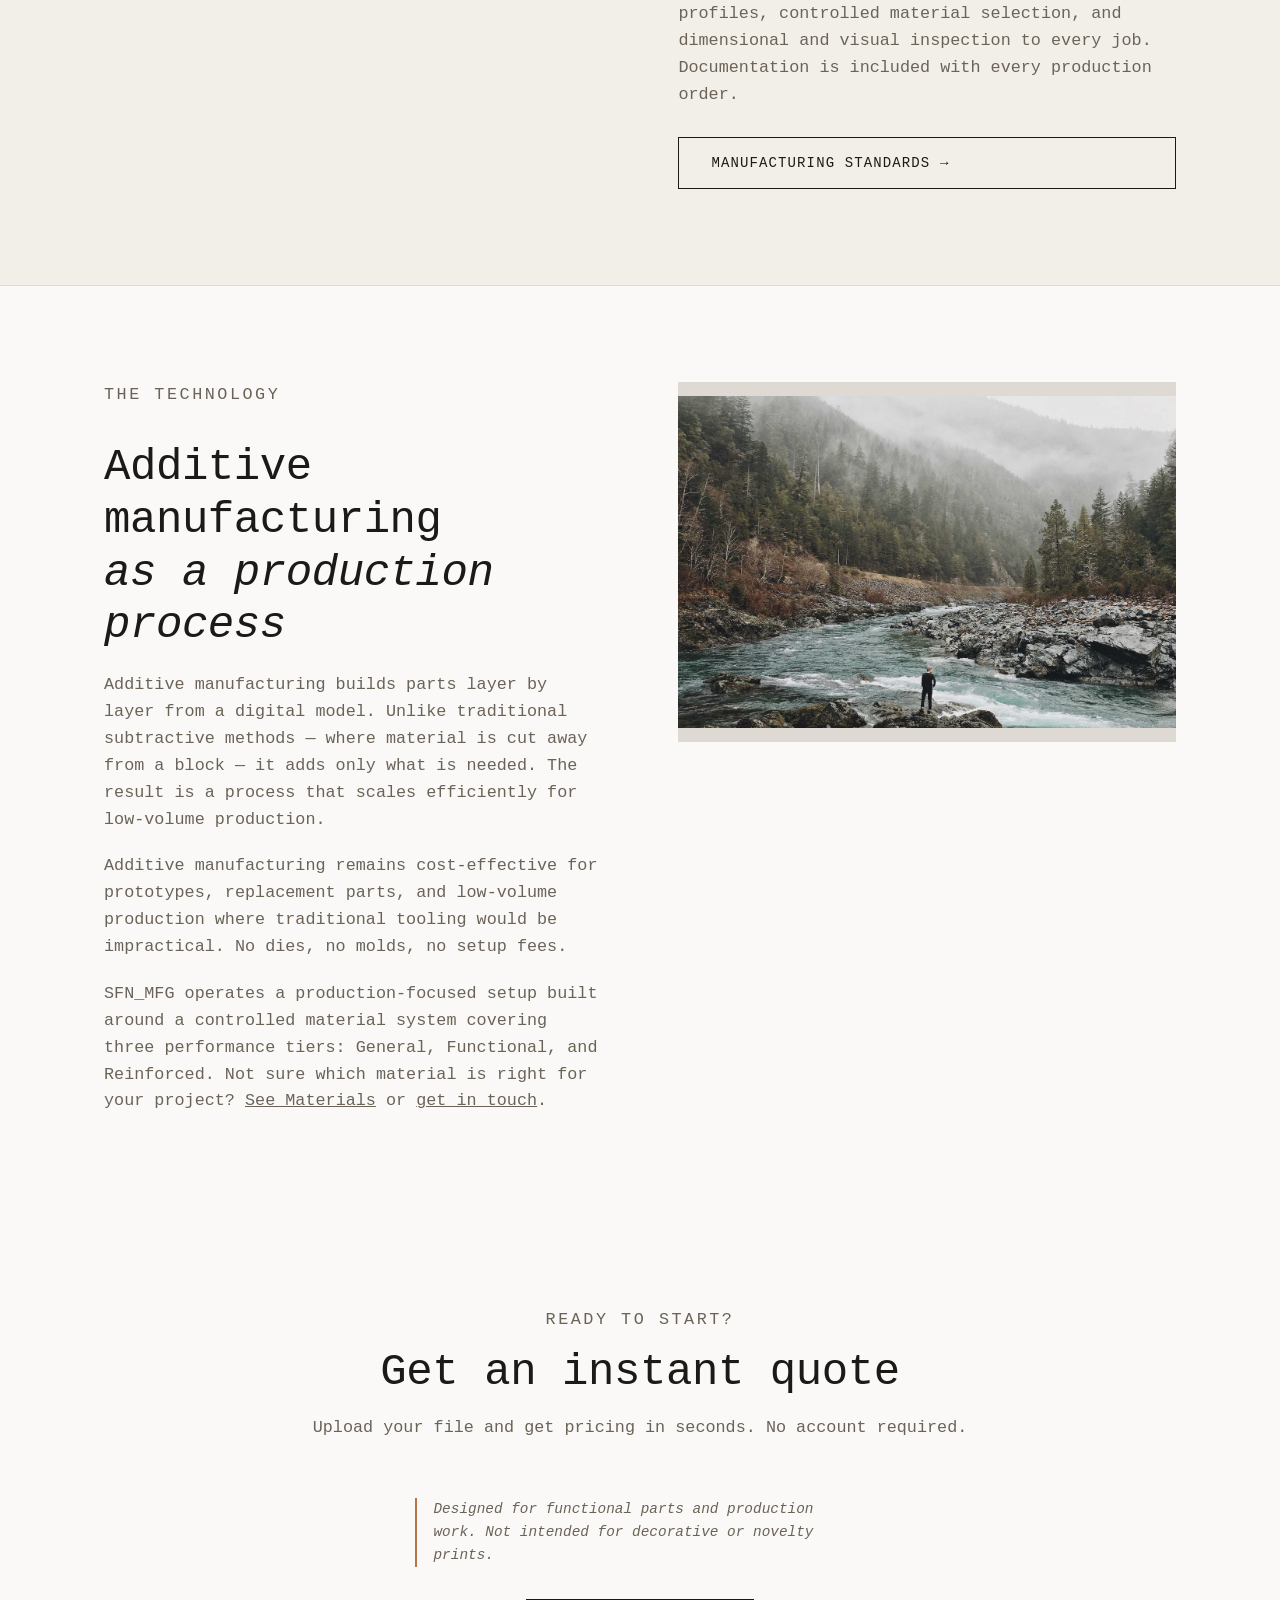
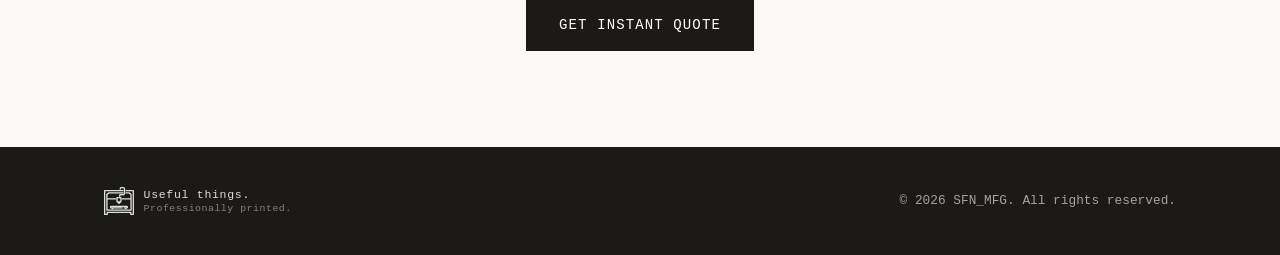
==== commit 4ecf0860: "Editorial revision v5: new site structure, copy overhaul, logo lockup - Rewrote index.html with prod" ====
--- a/about.html
+++ b/about.html
@@ -18,15 +18,20 @@
     <div class="container">
       <nav class="nav" aria-label="Main navigation">
         <a href="index.html" class="nav__logo" aria-label="SFN_MFG — Home">
-          <img src="SFN_MFG_STUDIO_MARK.svg" alt="" class="nav__logo-img" width="32" height="32">
-
+          <img src="SFN_MFG_LOGO.svg" alt="" class="nav__logo-img" width="36" height="36">
+          <span class="nav__logo-text">
+            <span class="nav__logo-line1">Useful things.</span>
+            <span class="nav__logo-line2">Professionally printed.</span>
+          </span>
         </a>
         <button class="nav__toggle" aria-label="Toggle navigation" aria-expanded="false" aria-controls="nav-menu">
           <span></span><span></span><span></span>
         </button>
         <ul class="nav__links" id="nav-menu">
           <li><a href="about.html" class="active" aria-current="page">About</a></li>
-          <li><a href="capabilities.html">Capabilities</a></li>
+          <li><a href="what-we-manufacture.html">What We Manufacture</a></li>
+          <li><a href="manufacturing-standards.html">Manufacturing Standards</a></li>
+          <li><a href="materials.html">Materials</a></li>
           <li><a href="quote.html">Get Instant Quote</a></li>
           <li><a href="contact.html">Contact</a></li>
         </ul>
@@ -40,23 +45,42 @@
     <section class="page-hero section--surface">
       <div class="container">
         <p class="page-hero__eyebrow">Based in San Diego, CA</p>
-        <h1>Built for builders,<br><em>by builders</em></h1>
-        <p>SFN_MFG is a San Diego-based print-on-demand shop that believes access to quality manufacturing shouldn't require a Fortune 500 budget.</p>
+        <h1>SFN_MFG &mdash;<br><em>Something From Nothing Manufacturing</em></h1>
+        <p>A fabrication studio based in San Diego, California. Customer-supplied models. Professionally manufactured parts.</p>
       </div>
     </section>
 
-    <!-- About Copy -->
+    <!-- Who We Are -->
     <section class="section">
       <div class="container">
         <div class="two-col">
           <div>
-            <p class="section-eyebrow">Our Story</p>
-            <h2>San Diego roots,<br><em>global reach</em></h2>
+            <p class="section-eyebrow">Who We Are</p>
+            <h2>Useful things.<br><em>Professionally printed.</em></h2>
           </div>
           <div class="prose">
-            <p>We started SFN_MFG because we kept running into the same problem: getting a physical part made was either too slow, too expensive, or required minimum orders that made no sense for a one-person operation or a small team. San Diego has a thriving maker and engineering community, and we wanted to build something that served it &mdash; and everyone else who needs real parts without the runaround.</p>
-            <p>3D printing has come a long way. Today's machines produce parts that are dimensionally accurate, mechanically functional, and visually clean enough for end-use applications. Whether you're an engineer testing a new bracket, a small business owner who needs a custom enclosure, or a product team that needs a short run of components &mdash; we can make it. Upload your STL or STEP file, choose your material, and get a quote instantly. No phone calls, no back-and-forth, no minimum orders.</p>
-            <p>We're a small operation, and we like it that way. Every order gets our full attention. If something's off about your file or your tolerances look tight, we'll reach out before we print.</p>
+            <p>We work with engineers, designers, entrepreneurs, educational institutions, and businesses that require dependable production of physical components.</p>
+            <p>We are not a novelty print service. We are not a hobby shop. We are a fabrication studio, and the work reflects that.</p>
+            <p>Additive manufacturing is most effective when approached as a production process. Controlled materials, standardized production methods, documented inspection, and clear communication help ensure consistent results from quote through delivery.</p>
+          </div>
+        </div>
+      </div>
+    </section>
+
+    <hr class="divider">
+
+    <!-- How We Work -->
+    <section class="section section--surface">
+      <div class="container">
+        <div class="two-col">
+          <div>
+            <p class="section-eyebrow">How We Work</p>
+            <h2>The same process,<br><em>every order</em></h2>
+          </div>
+          <div class="prose">
+            <p>Every order at SFN_MFG follows the same process. Before production begins, we review the file &mdash; confirming printability, evaluating geometry, assessing orientation, and verifying material selection. If anything needs to be addressed, we reach out before we print. Final pricing and timeline are confirmed before work starts.</p>
+            <p>During production, we apply standardized profiles, controlled material selection, and dimensional and visual inspection to every job. Documentation is included with every production order.</p>
+            <a href="manufacturing-standards.html" class="btn btn--outline" style="margin-top: 8px;">Manufacturing Standards &rarr;</a>
           </div>
         </div>
       </div>
@@ -65,15 +89,15 @@
     <hr class="divider">
 
     <!-- Technology -->
-    <section class="section section--surface">
+    <section class="section">
       <div class="container">
         <div class="two-col">
           <div class="prose prose--wide">
             <p class="section-eyebrow">The Technology</p>
-            <h2>What makes 3D printing<br><em>so useful</em></h2>
-            <p>Additive manufacturing works by building parts layer by layer from a digital model. Unlike traditional subtractive methods &mdash; where material is cut away from a block &mdash; 3D printing adds only what's needed, reducing waste and enabling geometries that would be impossible or prohibitively expensive to machine.</p>
-            <p>The result is a technology that scales beautifully for low-volume production. One part costs almost the same to make as ten. There are no dies to cut, no molds to pour, no setup fees. For rapid iteration, custom parts, and short runs, it's hard to beat.</p>
-            <p>We work primarily with FDM processes using a focused material system &mdash; Standard, Functional, and Reinforced tiers &mdash; covering the vast majority of use cases: structural parts, enclosures, brackets, prototypes, and more. Not sure which material is right for your project? <a href="contact.html" style="text-decoration: underline;">Get in touch</a> and we'll help you figure it out.</p>
+            <h2>Additive manufacturing<br><em>as a production process</em></h2>
+            <p>Additive manufacturing builds parts layer by layer from a digital model. Unlike traditional subtractive methods &mdash; where material is cut away from a block &mdash; it adds only what is needed. The result is a process that scales efficiently for low-volume production.</p>
+            <p>Additive manufacturing remains cost-effective for prototypes, replacement parts, and low-volume production where traditional tooling would be impractical. No dies, no molds, no setup fees.</p>
+            <p>SFN_MFG operates a production-focused setup built around a controlled material system covering three performance tiers: General, Functional, and Reinforced. Not sure which material is right for your project? <a href="materials.html" style="text-decoration: underline;">See Materials</a> or <a href="contact.html" style="text-decoration: underline;">get in touch</a>.</p>
           </div>
           <div style="background-color: var(--color-border); min-height: 360px; display: flex; align-items: center; justify-content: center; overflow: hidden;">
             <img src="printer.jpg" alt="3D printer in operation" width="1280" height="853" loading="lazy" style="width:100%; height:100%; object-fit:cover;">
@@ -103,7 +127,11 @@
     <div class="container">
       <div class="footer-inner">
         <span class="footer-logo">
-          <img src="SFN_MFG_STUDIO_MARK.svg" alt="" class="footer-logo__img" width="28" height="28">
+          <img src="SFN_MFG_LOGO.svg" alt="" class="footer-logo__img" width="28" height="28">
+          <span class="footer-logo__text">
+            <span class="footer-logo__line1">Useful things.</span>
+            <span class="footer-logo__line2">Professionally printed.</span>
+          </span>
         </span>
         <p class="footer-copy">&copy; 2026 SFN_MFG. All rights reserved.</p>
       </div>
--- a/style.css
+++ b/style.css
@@ -17,7 +17,7 @@
   --color-text-muted: #6b6358;
   --color-accent: #b8734a;
   --font-heading: 'Courier New', 'Courier', monospace;
-  --font-body: 'Courier', system-ui, -apple-system, sans-serif;
+  --font-body: 'Courier New', 'Courier', monospace;
   --max-width: 1200px;
   --spacing-section: 96px;
 }
@@ -100,15 +100,34 @@
   display: flex;
   align-items: center;
   gap: 10px;
+}
+
+.nav__logo-img {
+  height: 36px;
+  width: auto;
+  flex-shrink: 0;
+}
+
+.nav__logo-text {
+  display: flex;
+  flex-direction: column;
+  gap: 1px;
+  line-height: 1.2;
+}
+
+.nav__logo-line1 {
   font-family: var(--font-heading);
-  font-size: 1.25rem;
-  font-weight: 700;
-  letter-spacing: 0.01em;
-}
-
-.nav__logo-img {
-  height: 32px;
-  width: auto;
+  font-size: 0.72rem;
+  font-weight: 500;
+  letter-spacing: 0.06em;
+  color: var(--color-text);
+}
+
+.nav__logo-line2 {
+  font-family: var(--font-heading);
+  font-size: 0.62rem;
+  letter-spacing: 0.05em;
+  color: var(--color-text-muted);
 }
 
 .nav__toggle {
@@ -460,17 +479,36 @@
   display: flex;
   align-items: center;
   gap: 10px;
-  font-family: var(--font-heading);
-  font-size: 1.1rem;
-  font-weight: 700;
-  letter-spacing: 0.01em;
 }
 
 .footer-logo__img {
   height: 28px;
   width: auto;
   object-fit: contain;
+  flex-shrink: 0;
   filter: invert(1);
+}
+
+.footer-logo__text {
+  display: flex;
+  flex-direction: column;
+  gap: 1px;
+  line-height: 1.2;
+}
+
+.footer-logo__line1 {
+  font-family: var(--font-heading);
+  font-size: 0.72rem;
+  font-weight: 500;
+  letter-spacing: 0.06em;
+  color: rgba(255,255,255,0.85);
+}
+
+.footer-logo__line2 {
+  font-family: var(--font-heading);
+  font-size: 0.62rem;
+  letter-spacing: 0.05em;
+  color: rgba(255,255,255,0.45);
 }
 
 .footer-copy {
@@ -647,6 +685,14 @@
   text-transform: uppercase;
   color: var(--color-text-muted);
   margin-bottom: -8px;
+}
+
+.cap-tier__sublabel {
+  font-size: 0.7rem;
+  letter-spacing: 0.1em;
+  text-transform: uppercase;
+  color: var(--color-accent);
+  margin-top: -8px;
 }
 
 .cap-tier__list {
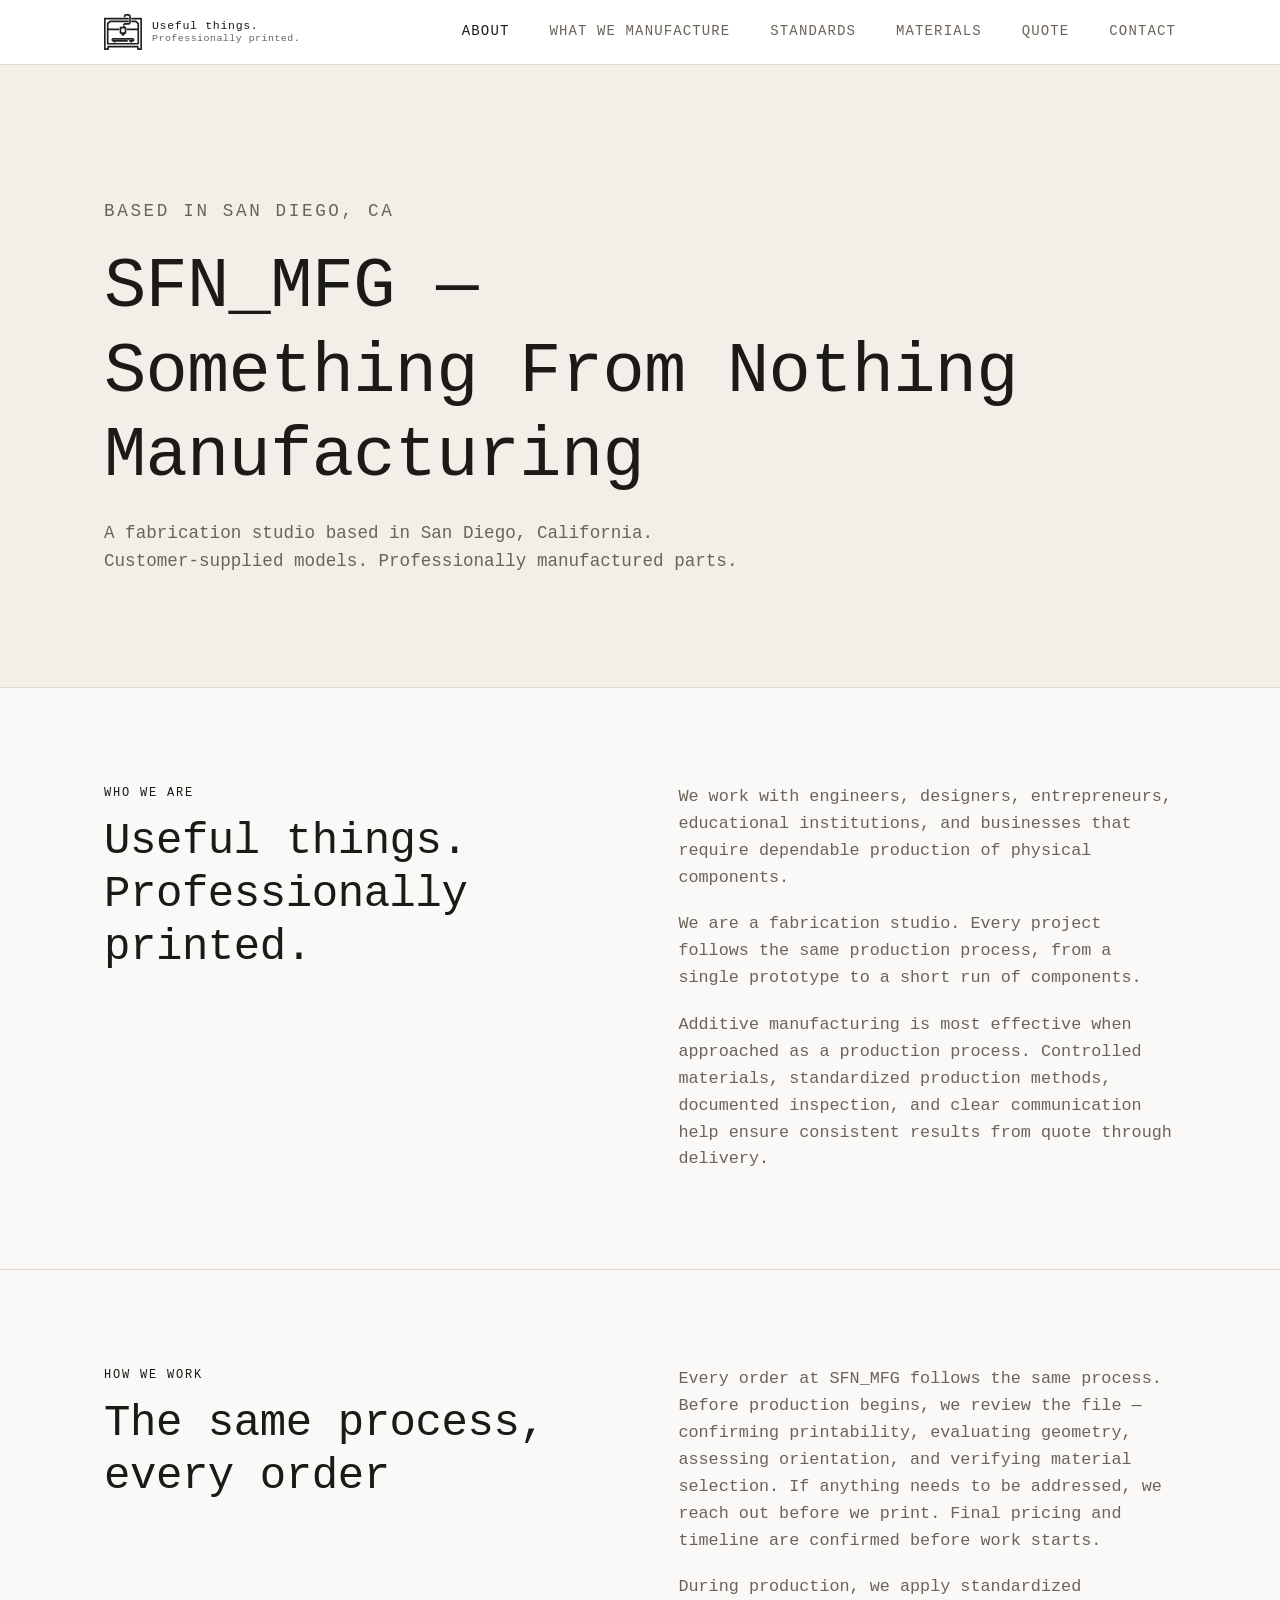
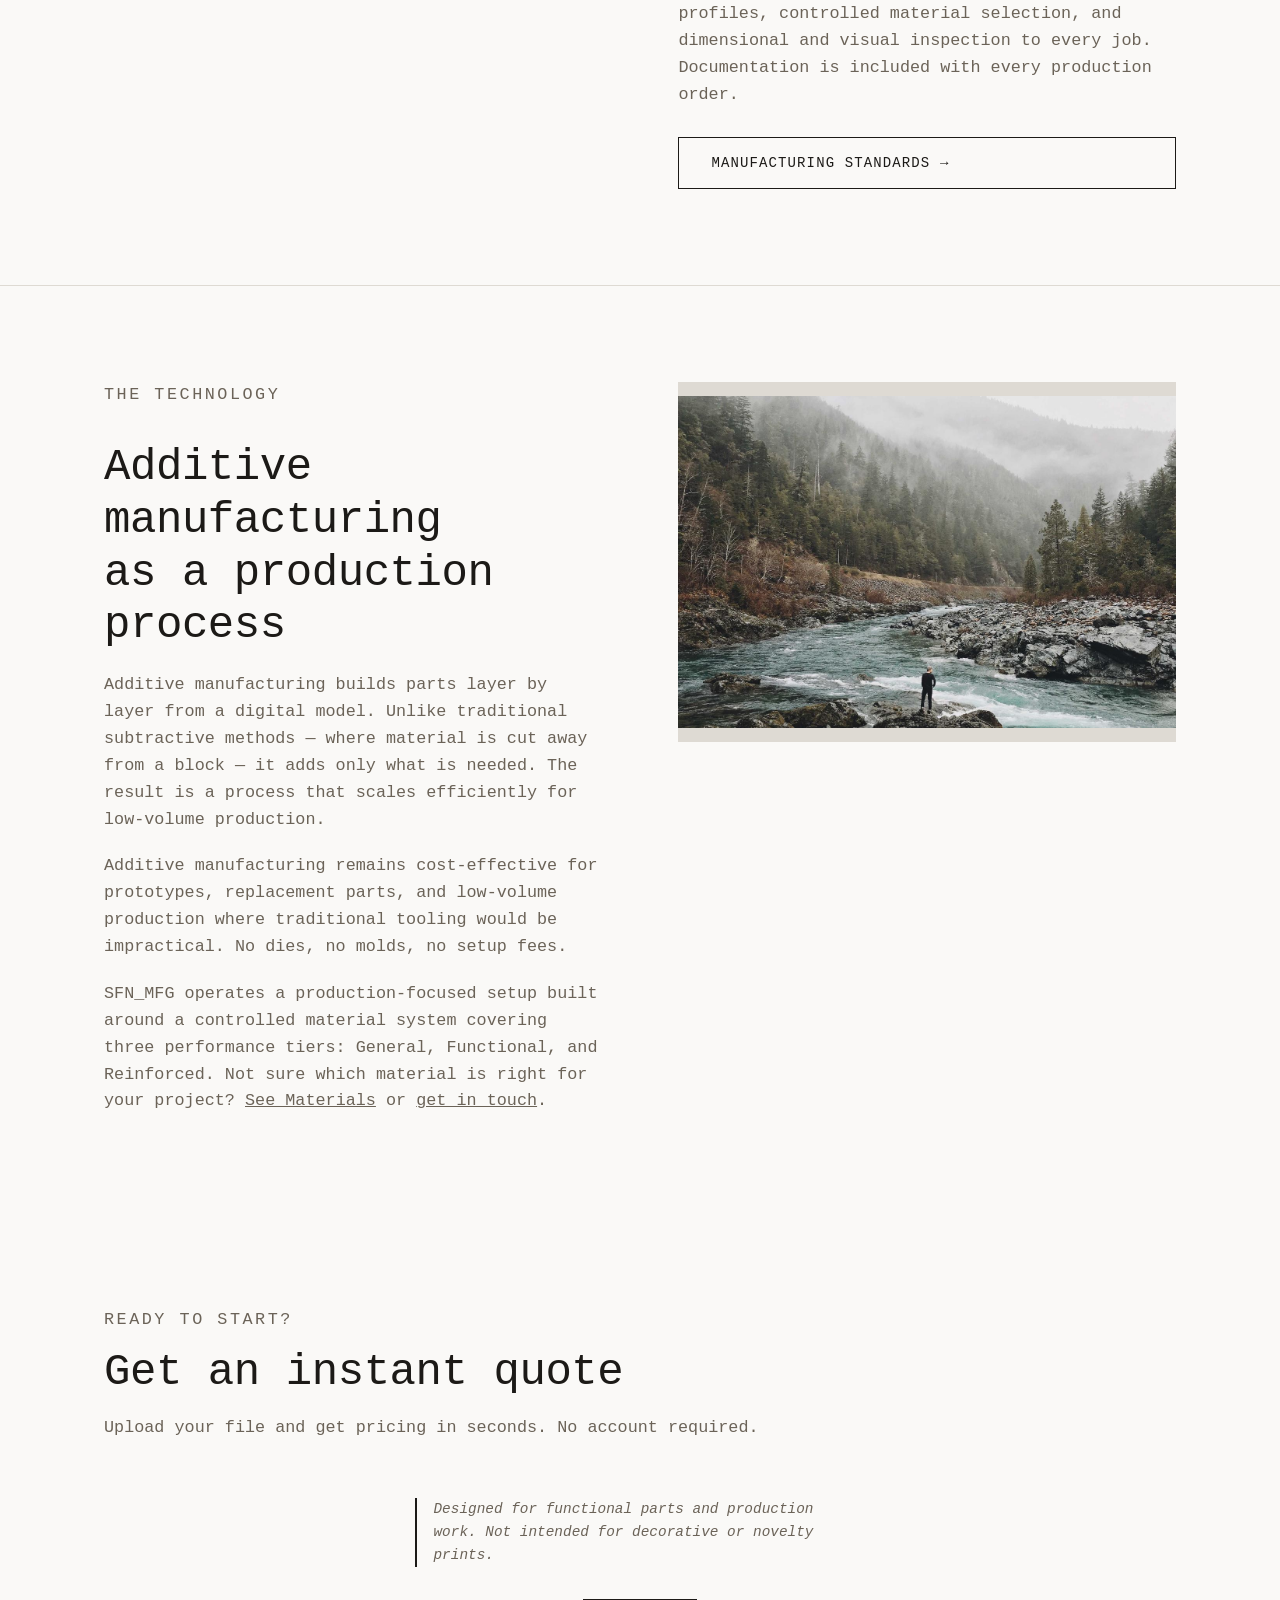
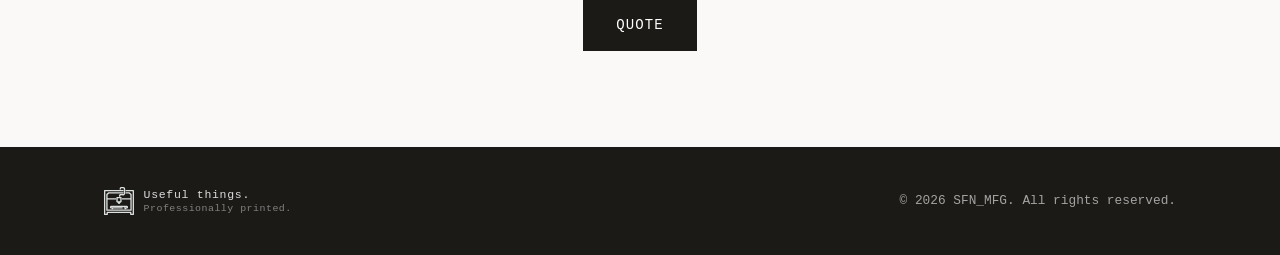
==== commit a0c3719e: "Apply editorial review feedback: brand, copy, and visual refinements Priority 1 — Brand & Messaging:" ====
--- a/about.html
+++ b/about.html
@@ -30,9 +30,9 @@
         <ul class="nav__links" id="nav-menu">
           <li><a href="about.html" class="active" aria-current="page">About</a></li>
           <li><a href="what-we-manufacture.html">What We Manufacture</a></li>
-          <li><a href="manufacturing-standards.html">Manufacturing Standards</a></li>
+          <li><a href="manufacturing-standards.html">Standards</a></li>
           <li><a href="materials.html">Materials</a></li>
-          <li><a href="quote.html">Get Instant Quote</a></li>
+          <li><a href="quote.html">Quote</a></li>
           <li><a href="contact.html">Contact</a></li>
         </ul>
       </nav>
@@ -45,7 +45,7 @@
     <section class="page-hero section--surface">
       <div class="container">
         <p class="page-hero__eyebrow">Based in San Diego, CA</p>
-        <h1>SFN_MFG &mdash;<br><em>Something From Nothing Manufacturing</em></h1>
+        <h1>SFN_MFG &mdash;<br>Something From Nothing Manufacturing</h1>
         <p>A fabrication studio based in San Diego, California. Customer-supplied models. Professionally manufactured parts.</p>
       </div>
     </section>
@@ -56,11 +56,11 @@
         <div class="two-col">
           <div>
             <p class="section-eyebrow">Who We Are</p>
-            <h2>Useful things.<br><em>Professionally printed.</em></h2>
+            <h2>Useful things.<br>Professionally printed.</h2>
           </div>
           <div class="prose">
             <p>We work with engineers, designers, entrepreneurs, educational institutions, and businesses that require dependable production of physical components.</p>
-            <p>We are not a novelty print service. We are not a hobby shop. We are a fabrication studio, and the work reflects that.</p>
+            <p>We are a fabrication studio. Every project follows the same production process, from a single prototype to a short run of components.</p>
             <p>Additive manufacturing is most effective when approached as a production process. Controlled materials, standardized production methods, documented inspection, and clear communication help ensure consistent results from quote through delivery.</p>
           </div>
         </div>
@@ -70,12 +70,12 @@
     <hr class="divider">
 
     <!-- How We Work -->
-    <section class="section section--surface">
+    <section class="section">
       <div class="container">
         <div class="two-col">
           <div>
             <p class="section-eyebrow">How We Work</p>
-            <h2>The same process,<br><em>every order</em></h2>
+            <h2>The same process,<br>every order</h2>
           </div>
           <div class="prose">
             <p>Every order at SFN_MFG follows the same process. Before production begins, we review the file &mdash; confirming printability, evaluating geometry, assessing orientation, and verifying material selection. If anything needs to be addressed, we reach out before we print. Final pricing and timeline are confirmed before work starts.</p>
@@ -94,7 +94,7 @@
         <div class="two-col">
           <div class="prose prose--wide">
             <p class="section-eyebrow">The Technology</p>
-            <h2>Additive manufacturing<br><em>as a production process</em></h2>
+            <h2>Additive manufacturing<br>as a production process</h2>
             <p>Additive manufacturing builds parts layer by layer from a digital model. Unlike traditional subtractive methods &mdash; where material is cut away from a block &mdash; it adds only what is needed. The result is a process that scales efficiently for low-volume production.</p>
             <p>Additive manufacturing remains cost-effective for prototypes, replacement parts, and low-volume production where traditional tooling would be impractical. No dies, no molds, no setup fees.</p>
             <p>SFN_MFG operates a production-focused setup built around a controlled material system covering three performance tiers: General, Functional, and Reinforced. Not sure which material is right for your project? <a href="materials.html" style="text-decoration: underline;">See Materials</a> or <a href="contact.html" style="text-decoration: underline;">get in touch</a>.</p>
@@ -109,14 +109,14 @@
     <!-- Quote CTA -->
     <section class="section">
       <div class="container">
-        <div class="section-header section-header--center">
+        <div class="section-header">
           <p class="section-eyebrow">Ready to start?</p>
           <h2>Get an instant quote</h2>
           <p>Upload your file and get pricing in seconds. No account required.</p>
         </div>
         <div class="quote-cta">
           <p class="quote-cta__note">Designed for functional parts and production work. Not intended for decorative or novelty prints.</p>
-          <a href="quote.html" class="btn btn--primary">Get Instant Quote</a>
+          <a href="quote.html" class="btn btn--primary">Quote</a>
         </div>
       </div>
     </section>
--- a/style.css
+++ b/style.css
@@ -15,7 +15,7 @@
   --color-border: #dedad3;
   --color-text: #1c1a17;
   --color-text-muted: #6b6358;
-  --color-accent: #b8734a;
+  --color-accent: #1c1a17;
   --font-heading: 'Courier New', 'Courier', monospace;
   --font-body: 'Courier New', 'Courier', monospace;
   --max-width: 1200px;
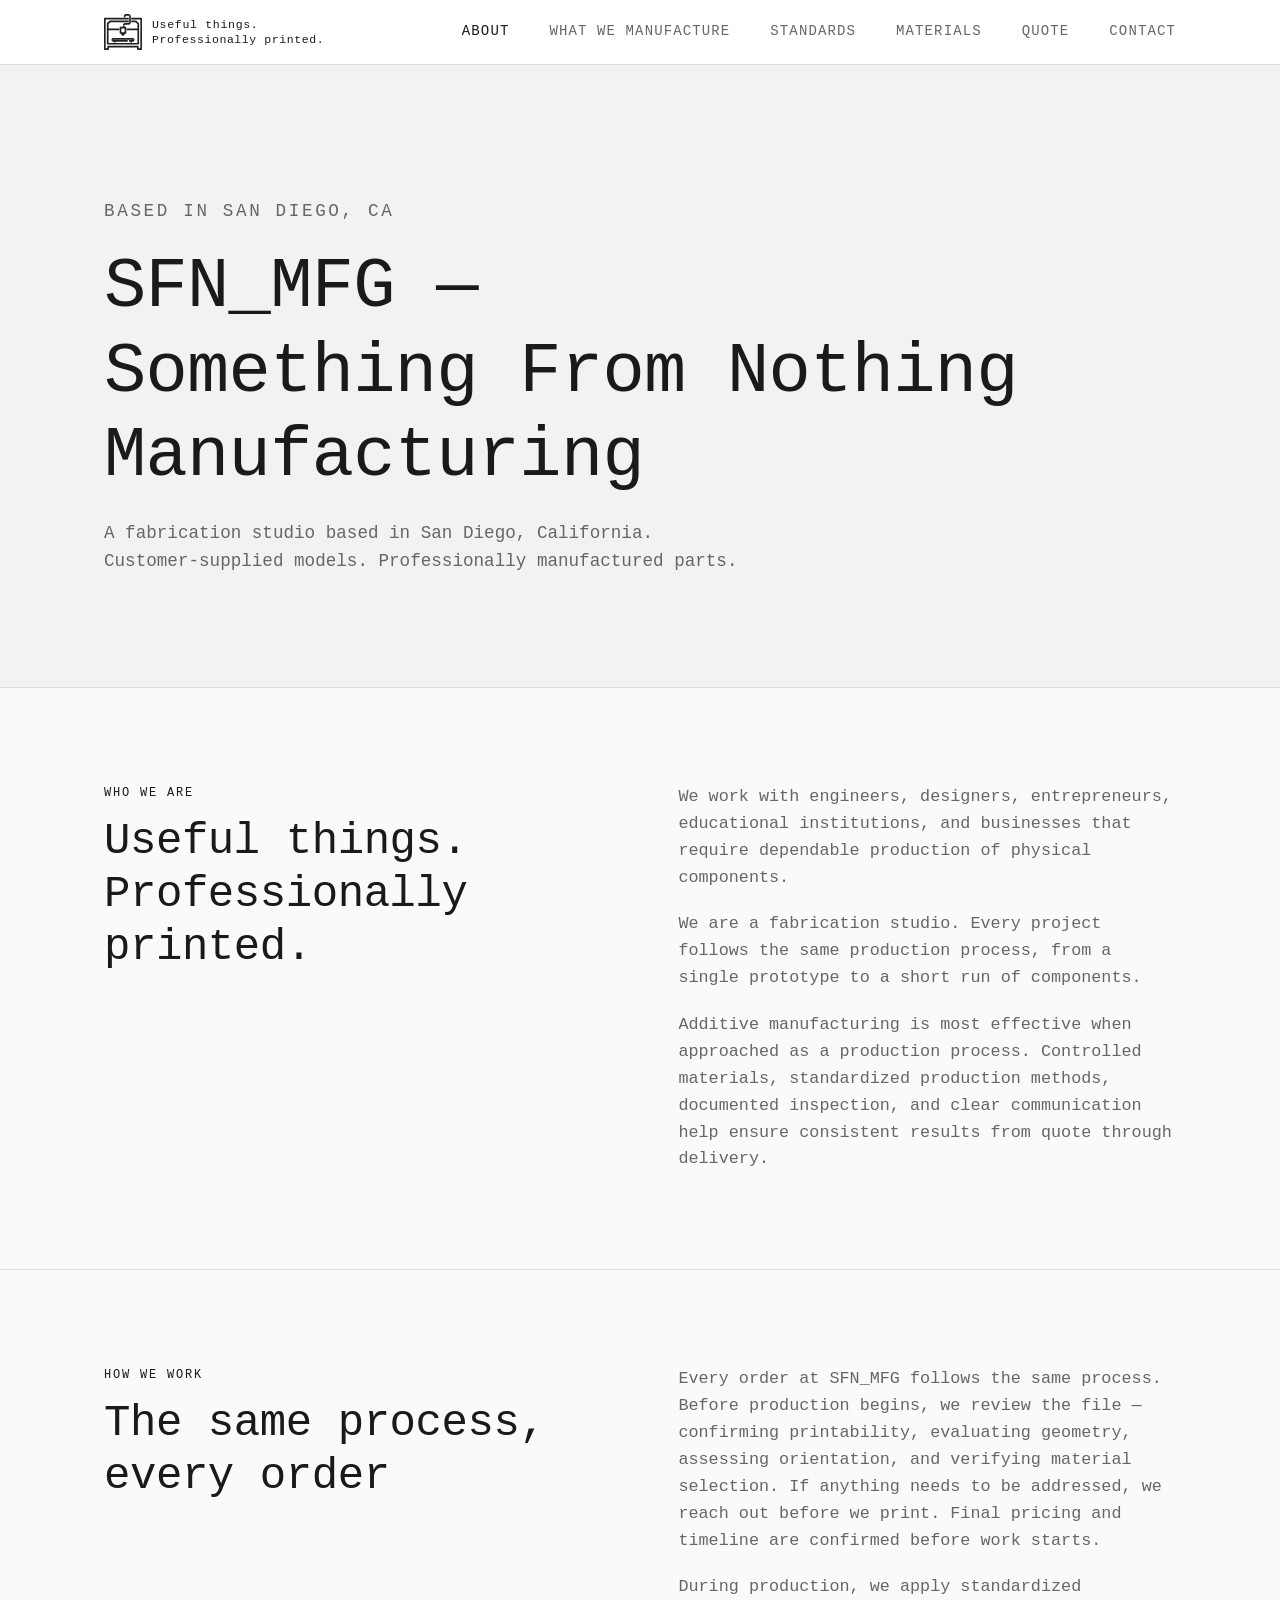
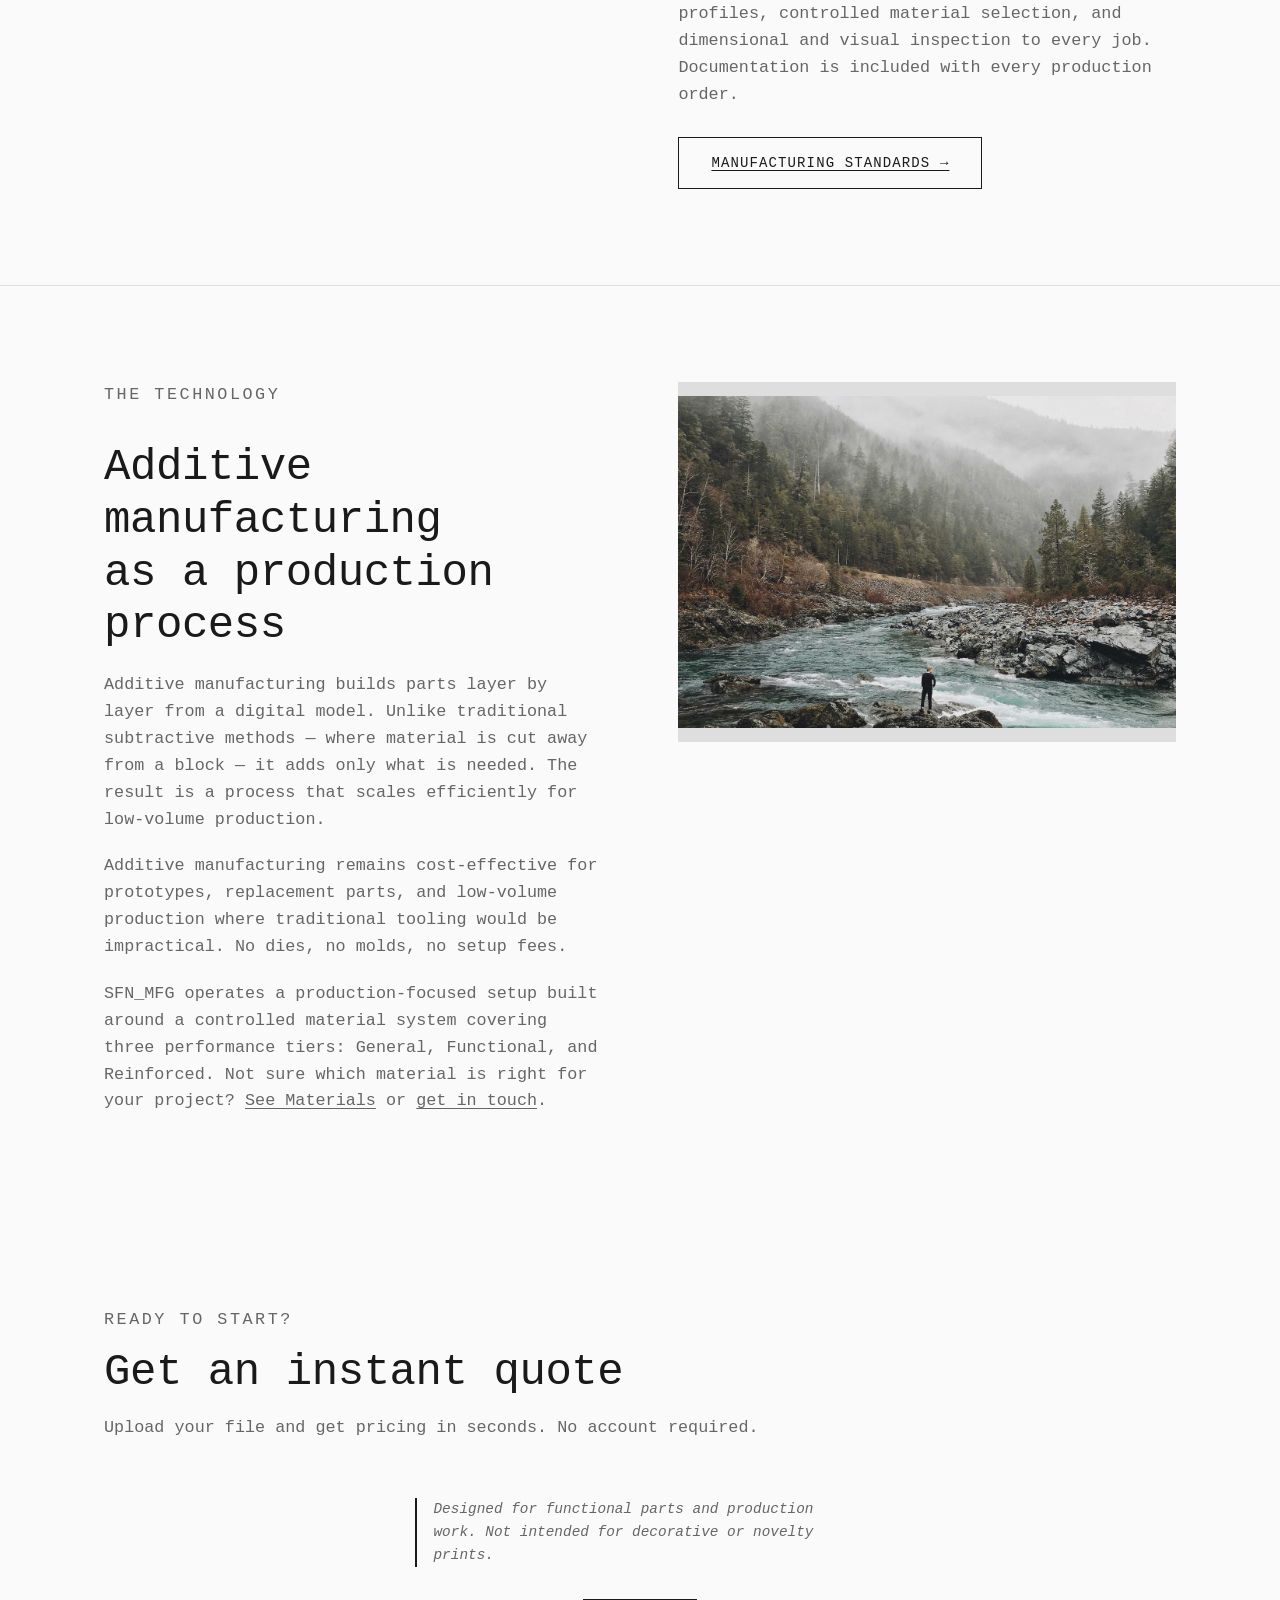
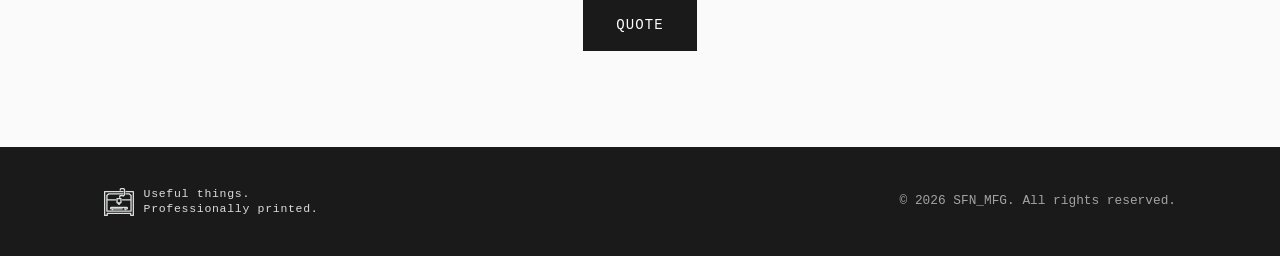
==== commit 230b9543: "Apply accessibility, code quality, and visual audit fixes - nav.js: add null guard, Escape key to cl" ====
--- a/about.html
+++ b/about.html
@@ -27,7 +27,7 @@
         <button class="nav__toggle" aria-label="Toggle navigation" aria-expanded="false" aria-controls="nav-menu">
           <span></span><span></span><span></span>
         </button>
-        <ul class="nav__links" id="nav-menu">
+        <ul class="nav__links" id="nav-menu" role="list">
           <li><a href="about.html" class="active" aria-current="page">About</a></li>
           <li><a href="what-we-manufacture.html">What We Manufacture</a></li>
           <li><a href="manufacturing-standards.html">Standards</a></li>
@@ -42,10 +42,10 @@
   <main id="main-content">
 
     <!-- Page Hero -->
-    <section class="page-hero section--surface">
+    <section class="page-hero section--surface" aria-labelledby="page-title">
       <div class="container">
         <p class="page-hero__eyebrow">Based in San Diego, CA</p>
-        <h1>SFN_MFG &mdash;<br>Something From Nothing Manufacturing</h1>
+        <h1 id="page-title">SFN_MFG &mdash;<br>Something From Nothing Manufacturing</h1>
         <p>A fabrication studio based in San Diego, California. Customer-supplied models. Professionally manufactured parts.</p>
       </div>
     </section>
@@ -80,7 +80,7 @@
           <div class="prose">
             <p>Every order at SFN_MFG follows the same process. Before production begins, we review the file &mdash; confirming printability, evaluating geometry, assessing orientation, and verifying material selection. If anything needs to be addressed, we reach out before we print. Final pricing and timeline are confirmed before work starts.</p>
             <p>During production, we apply standardized profiles, controlled material selection, and dimensional and visual inspection to every job. Documentation is included with every production order.</p>
-            <a href="manufacturing-standards.html" class="btn btn--outline" style="margin-top: 8px;">Manufacturing Standards &rarr;</a>
+            <a href="manufacturing-standards.html" class="btn btn--outline"> Manufacturing Standards &rarr;</a>
           </div>
         </div>
       </div>
@@ -97,7 +97,7 @@
             <h2>Additive manufacturing<br>as a production process</h2>
             <p>Additive manufacturing builds parts layer by layer from a digital model. Unlike traditional subtractive methods &mdash; where material is cut away from a block &mdash; it adds only what is needed. The result is a process that scales efficiently for low-volume production.</p>
             <p>Additive manufacturing remains cost-effective for prototypes, replacement parts, and low-volume production where traditional tooling would be impractical. No dies, no molds, no setup fees.</p>
-            <p>SFN_MFG operates a production-focused setup built around a controlled material system covering three performance tiers: General, Functional, and Reinforced. Not sure which material is right for your project? <a href="materials.html" style="text-decoration: underline;">See Materials</a> or <a href="contact.html" style="text-decoration: underline;">get in touch</a>.</p>
+            <p>SFN_MFG operates a production-focused setup built around a controlled material system covering three performance tiers: General, Functional, and Reinforced. Not sure which material is right for your project? <a href="materials.html">See Materials</a> or <a href="contact.html">get in touch</a>.</p>
           </div>
           <div style="background-color: var(--color-border); min-height: 360px; display: flex; align-items: center; justify-content: center; overflow: hidden;">
             <img src="printer.jpg" alt="3D printer in operation" width="1280" height="853" loading="lazy" style="width:100%; height:100%; object-fit:cover;">
@@ -126,13 +126,13 @@
   <footer class="site-footer">
     <div class="container">
       <div class="footer-inner">
-        <span class="footer-logo">
+        <div class="footer-logo">
           <img src="SFN_MFG_LOGO.svg" alt="" class="footer-logo__img" width="28" height="28">
           <span class="footer-logo__text">
             <span class="footer-logo__line1">Useful things.</span>
             <span class="footer-logo__line2">Professionally printed.</span>
           </span>
-        </span>
+        </div>
         <p class="footer-copy">&copy; 2026 SFN_MFG. All rights reserved.</p>
       </div>
     </div>
--- a/style.css
+++ b/style.css
@@ -10,12 +10,12 @@
 }
 
 :root {
-  --color-bg: #faf9f7;
-  --color-surface: #f2efe9;
-  --color-border: #dedad3;
-  --color-text: #1c1a17;
-  --color-text-muted: #6b6358;
-  --color-accent: #1c1a17;
+  --color-bg: #fafafa;
+  --color-surface: #f2f2f2;
+  --color-border: #dedede;
+  --color-text: #1a1a1a;
+  --color-text-muted: #666666;
+  --color-accent: #1a1a1a;
   --font-heading: 'Courier New', 'Courier', monospace;
   --font-body: 'Courier New', 'Courier', monospace;
   --max-width: 1200px;
@@ -125,9 +125,10 @@
 
 .nav__logo-line2 {
   font-family: var(--font-heading);
-  font-size: 0.62rem;
+  font-size: 0.72rem;
+  font-weight: 500;
   letter-spacing: 0.05em;
-  color: var(--color-text-muted);
+  color: var(--color-text);
 }
 
 .nav__toggle {
@@ -255,7 +256,7 @@
   inset: 0;
   background-size: cover;
   background-position: center;
-  filter: brightness(0.45) sepia(0.25);
+  filter: brightness(0.45);
 }
 
 .hero__content {
@@ -362,6 +363,28 @@
   font-size: 1.05rem;
   color: var(--color-text-muted);
   max-width: 100%;
+}
+
+.prose a {
+  text-decoration: underline;
+  text-underline-offset: 3px;
+}
+
+.prose ul {
+  padding-left: 1.25em;
+  display: flex;
+  flex-direction: column;
+  gap: 6px;
+}
+
+.prose li {
+  font-size: 1.05rem;
+  color: var(--color-text-muted);
+}
+
+.prose .btn {
+  margin-top: 8px;
+  align-self: flex-start;
 }
 
 .prose--wide { max-width: 80ch; }
@@ -496,19 +519,13 @@
   line-height: 1.2;
 }
 
-.footer-logo__line1 {
+.footer-logo__line1,
+.footer-logo__line2 {
   font-family: var(--font-heading);
   font-size: 0.72rem;
   font-weight: 500;
   letter-spacing: 0.06em;
   color: rgba(255,255,255,0.85);
-}
-
-.footer-logo__line2 {
-  font-family: var(--font-heading);
-  font-size: 0.62rem;
-  letter-spacing: 0.05em;
-  color: rgba(255,255,255,0.45);
 }
 
 .footer-copy {
@@ -528,8 +545,8 @@
 
 .quote-widget iframe {
   display: block;
-  width: 900px;
-  max-width: 100%;
+  width: 100%;
+  max-width: 900px;
   height: 700px;
   border: none;
 }
@@ -733,8 +750,7 @@
   .cap-tier:last-child { border-bottom: none; }
 }
 
-@media (max-width: 600px) {
-  :root { --spacing-section: 56px; }
+@media (max-width: 1050px) {
   .nav__toggle { display: flex; }
   .nav__links {
     display: none;
@@ -753,6 +769,10 @@
     display: block;
     padding: 14px clamp(20px, 5vw, 64px);
   }
+}
+
+@media (max-width: 600px) {
+  :root { --spacing-section: 56px; }
   .form-row { grid-template-columns: 1fr; }
   .footer-inner { flex-direction: column; align-items: flex-start; }
 }
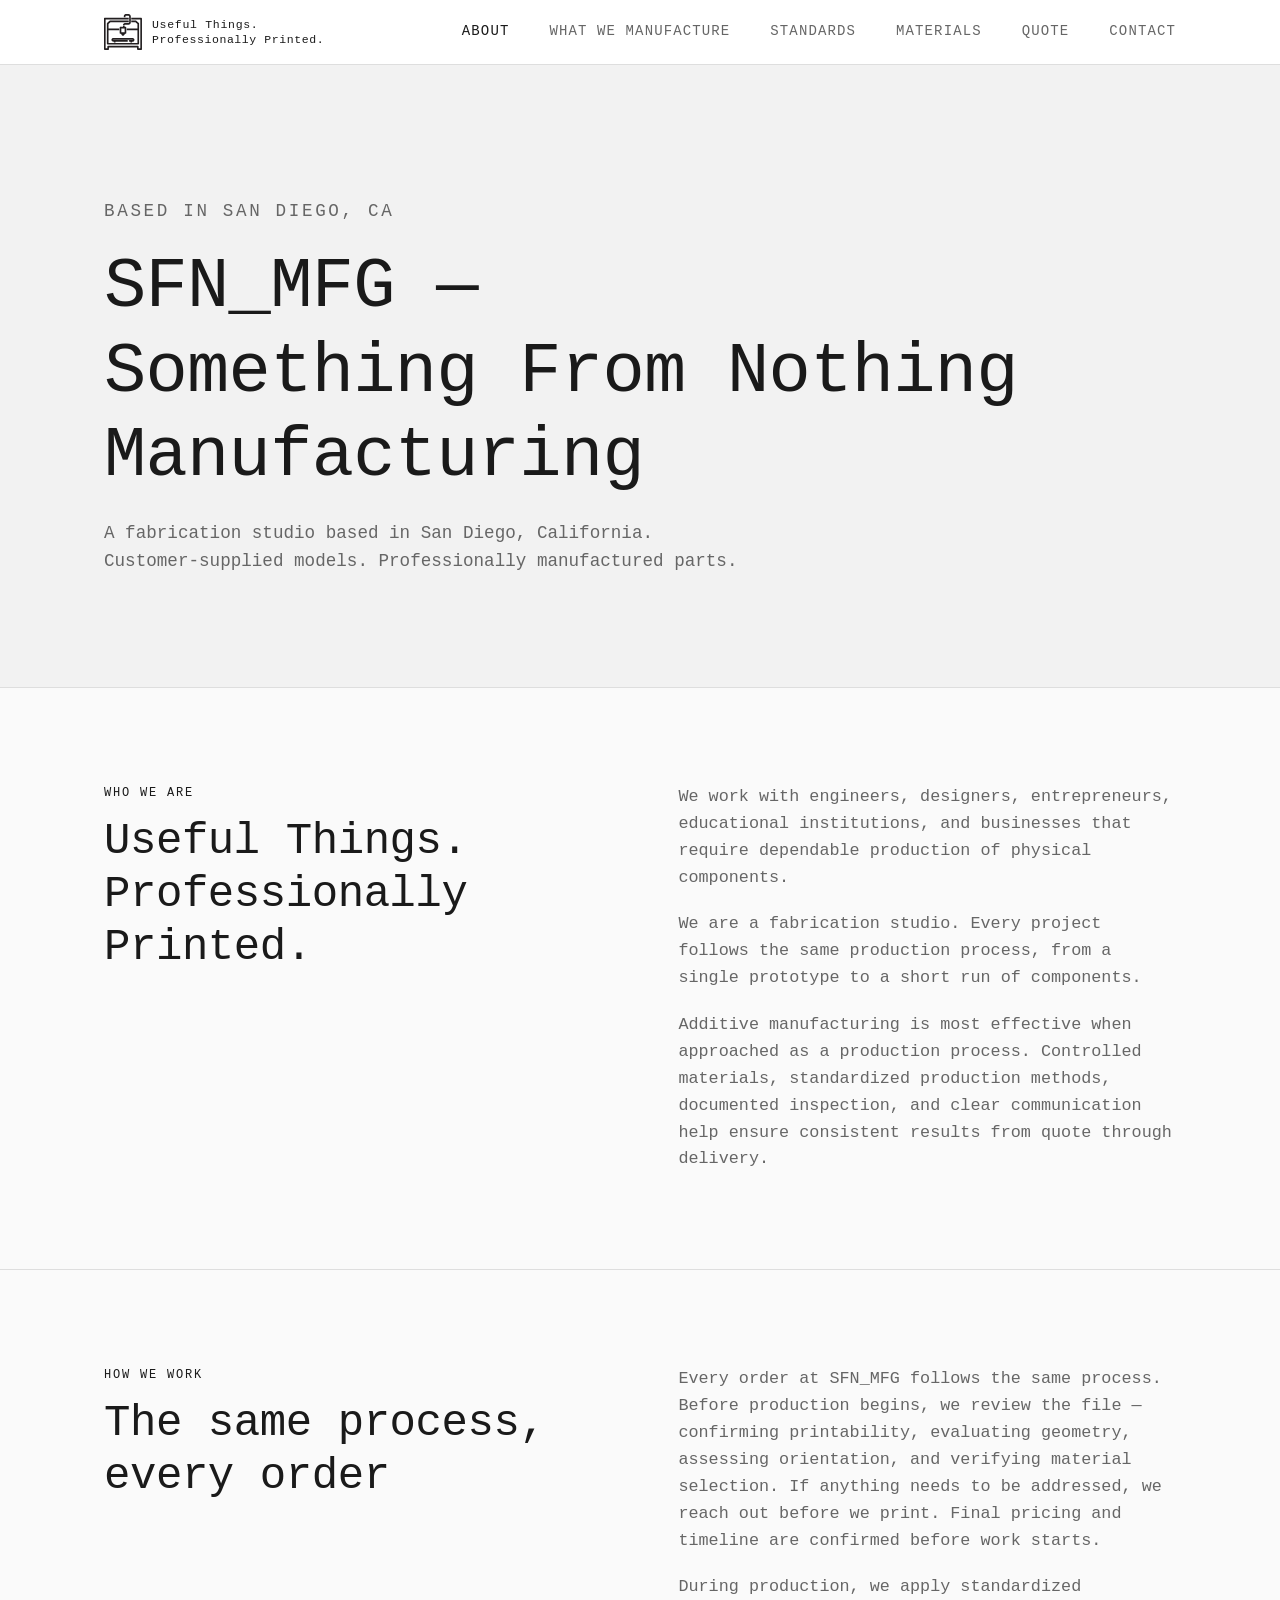
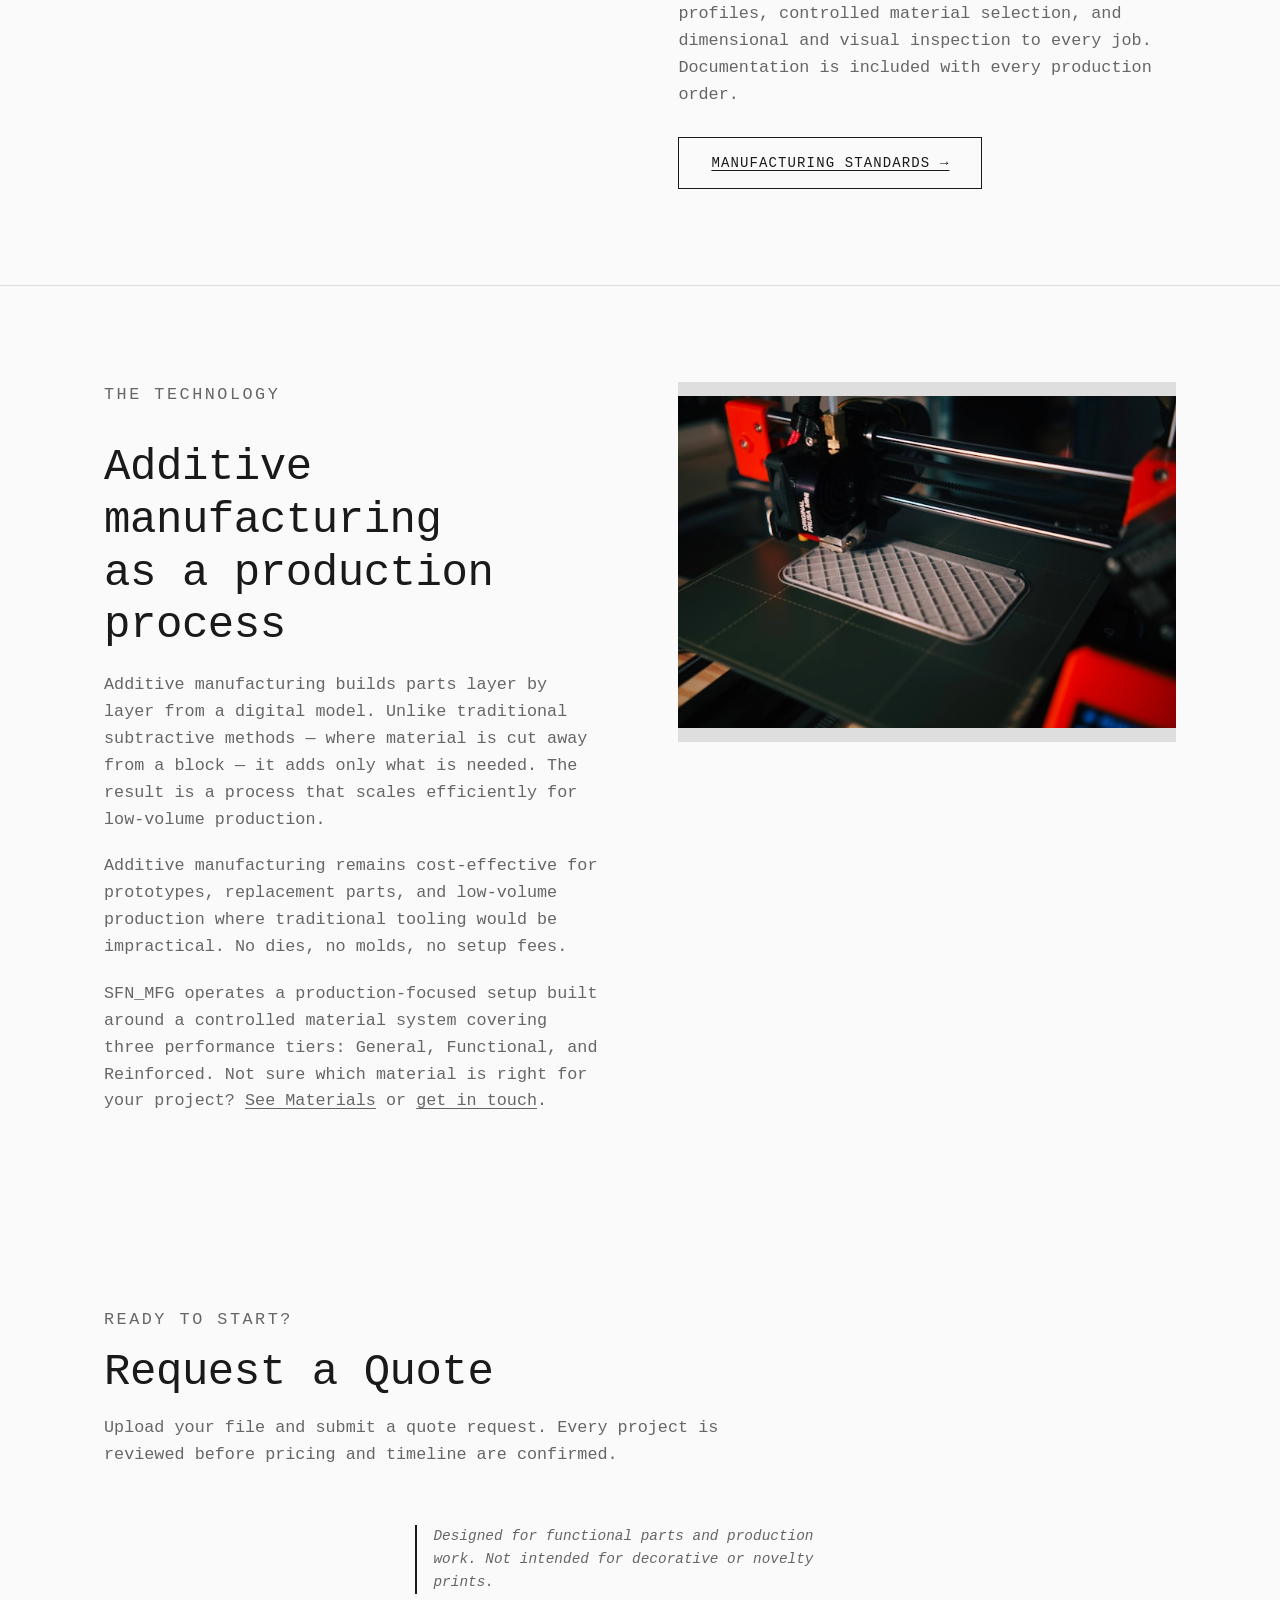
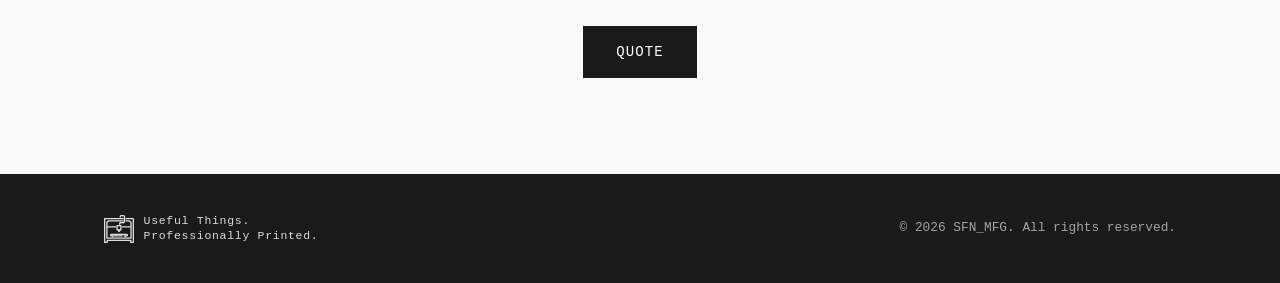
==== commit 490ffa25: "Apply client copy updates, accessibility fixes, and SEO/social improvements Copy updates (from clien" ====
--- a/about.html
+++ b/about.html
@@ -4,6 +4,15 @@
   <meta charset="UTF-8">
   <meta name="viewport" content="width=device-width, initial-scale=1.0">
   <title>About &mdash; SFN_MFG</title>
+  <meta name="description" content="SFN_MFG is a San Diego fabrication studio producing functional prototypes, replacement parts, and small-batch production runs from customer-supplied models.">
+  <link rel="canonical" href="https://sfnmfg.com/about.html">
+  <meta property="og:type" content="website">
+  <meta property="og:url" content="https://sfnmfg.com/about.html">
+  <meta property="og:title" content="About — SFN_MFG">
+  <meta property="og:description" content="SFN_MFG is a San Diego fabrication studio producing functional prototypes, replacement parts, and small-batch production runs from customer-supplied models.">
+  <meta name="twitter:card" content="summary">
+  <meta name="twitter:title" content="About — SFN_MFG">
+  <meta name="twitter:description" content="SFN_MFG is a San Diego fabrication studio producing functional prototypes, replacement parts, and small-batch production runs from customer-supplied models.">
   <link rel="stylesheet" href="style.css">
   <link rel="apple-touch-icon" sizes="180x180" href="/apple-touch-icon.png">
   <link rel="icon" type="image/png" sizes="32x32" href="/favicon-32x32.png">
@@ -20,8 +29,8 @@
         <a href="index.html" class="nav__logo" aria-label="SFN_MFG — Home">
           <img src="SFN_MFG_LOGO.svg" alt="" class="nav__logo-img" width="36" height="36">
           <span class="nav__logo-text">
-            <span class="nav__logo-line1">Useful things.</span>
-            <span class="nav__logo-line2">Professionally printed.</span>
+            <span class="nav__logo-line1">Useful Things.</span>
+            <span class="nav__logo-line2">Professionally Printed.</span>
           </span>
         </a>
         <button class="nav__toggle" aria-label="Toggle navigation" aria-expanded="false" aria-controls="nav-menu">
@@ -56,7 +65,7 @@
         <div class="two-col">
           <div>
             <p class="section-eyebrow">Who We Are</p>
-            <h2>Useful things.<br>Professionally printed.</h2>
+            <h2>Useful Things.<br>Professionally Printed.</h2>
           </div>
           <div class="prose">
             <p>We work with engineers, designers, entrepreneurs, educational institutions, and businesses that require dependable production of physical components.</p>
@@ -100,7 +109,7 @@
             <p>SFN_MFG operates a production-focused setup built around a controlled material system covering three performance tiers: General, Functional, and Reinforced. Not sure which material is right for your project? <a href="materials.html">See Materials</a> or <a href="contact.html">get in touch</a>.</p>
           </div>
           <div style="background-color: var(--color-border); min-height: 360px; display: flex; align-items: center; justify-content: center; overflow: hidden;">
-            <img src="printer.jpg" alt="3D printer in operation" width="1280" height="853" loading="lazy" style="width:100%; height:100%; object-fit:cover;">
+            <img src="printer.jpg" alt="3D printer in operation" width="1280" height="853" loading="lazy" decoding="async" style="width:100%; height:100%; object-fit:cover;">
           </div>
         </div>
       </div>
@@ -111,8 +120,8 @@
       <div class="container">
         <div class="section-header">
           <p class="section-eyebrow">Ready to start?</p>
-          <h2>Get an instant quote</h2>
-          <p>Upload your file and get pricing in seconds. No account required.</p>
+          <h2>Request a Quote</h2>
+          <p>Upload your file and submit a quote request. Every project is reviewed before pricing and timeline are confirmed.</p>
         </div>
         <div class="quote-cta">
           <p class="quote-cta__note">Designed for functional parts and production work. Not intended for decorative or novelty prints.</p>
@@ -129,8 +138,8 @@
         <div class="footer-logo">
           <img src="SFN_MFG_LOGO.svg" alt="" class="footer-logo__img" width="28" height="28">
           <span class="footer-logo__text">
-            <span class="footer-logo__line1">Useful things.</span>
-            <span class="footer-logo__line2">Professionally printed.</span>
+            <span class="footer-logo__line1">Useful Things.</span>
+            <span class="footer-logo__line2">Professionally Printed.</span>
           </span>
         </div>
         <p class="footer-copy">&copy; 2026 SFN_MFG. All rights reserved.</p>
--- a/style.css
+++ b/style.css
@@ -592,7 +592,7 @@
 /* --- Quote page: sidebar + widget layout --- */
 .quote-page-layout {
   display: grid;
-  grid-template-columns: 300px 1fr;
+  grid-template-columns: minmax(0, 300px) 1fr;
   gap: clamp(40px, 5vw, 80px);
   align-items: start;
 }
@@ -603,6 +603,10 @@
   gap: 24px;
   position: sticky;
   top: 88px;
+  min-width: 0;
+  width: 100%;
+  overflow: hidden;
+  word-wrap: break-word;
 }
 
 .quote-trust-panel__note {
@@ -625,6 +629,11 @@
   display: flex;
   gap: 12px;
   align-items: flex-start;
+}
+
+.quote-trust-list li > div {
+  flex: 1;
+  min-width: 0;
 }
 
 .quote-trust-list__icon {
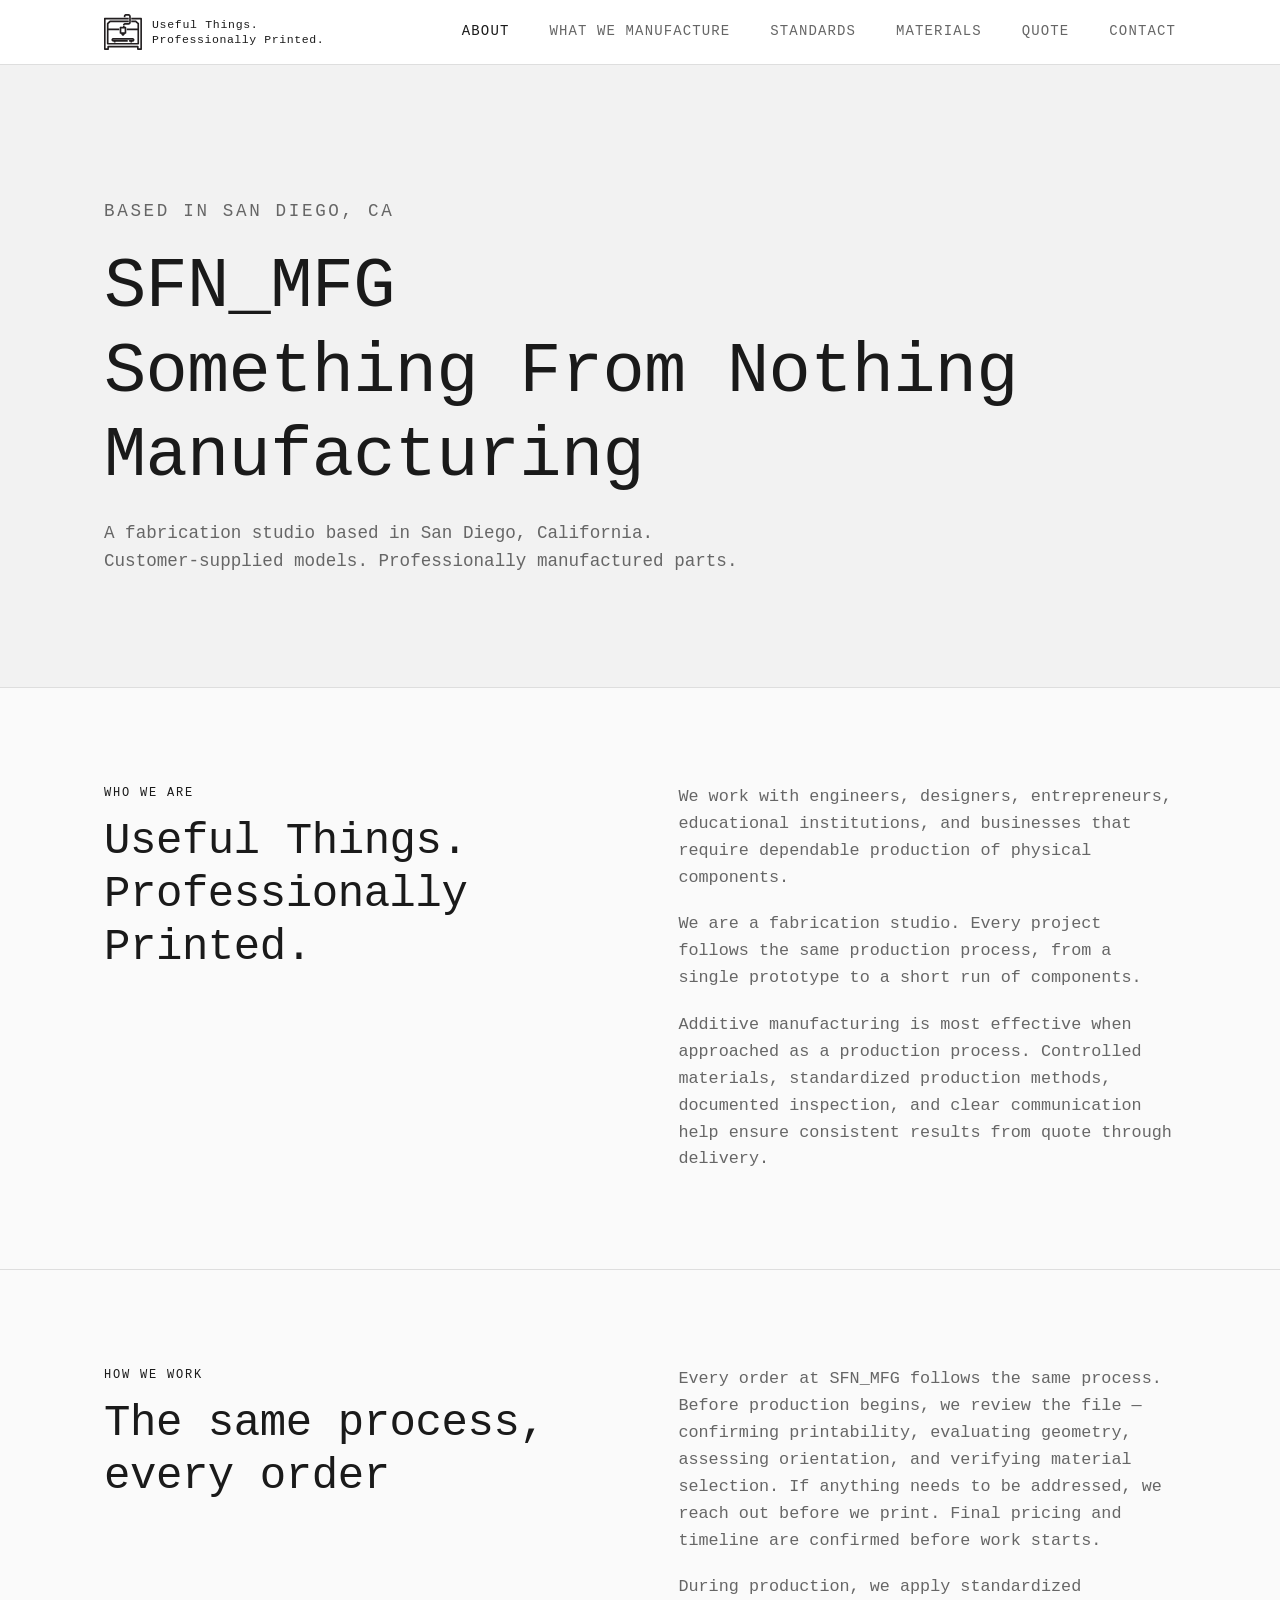
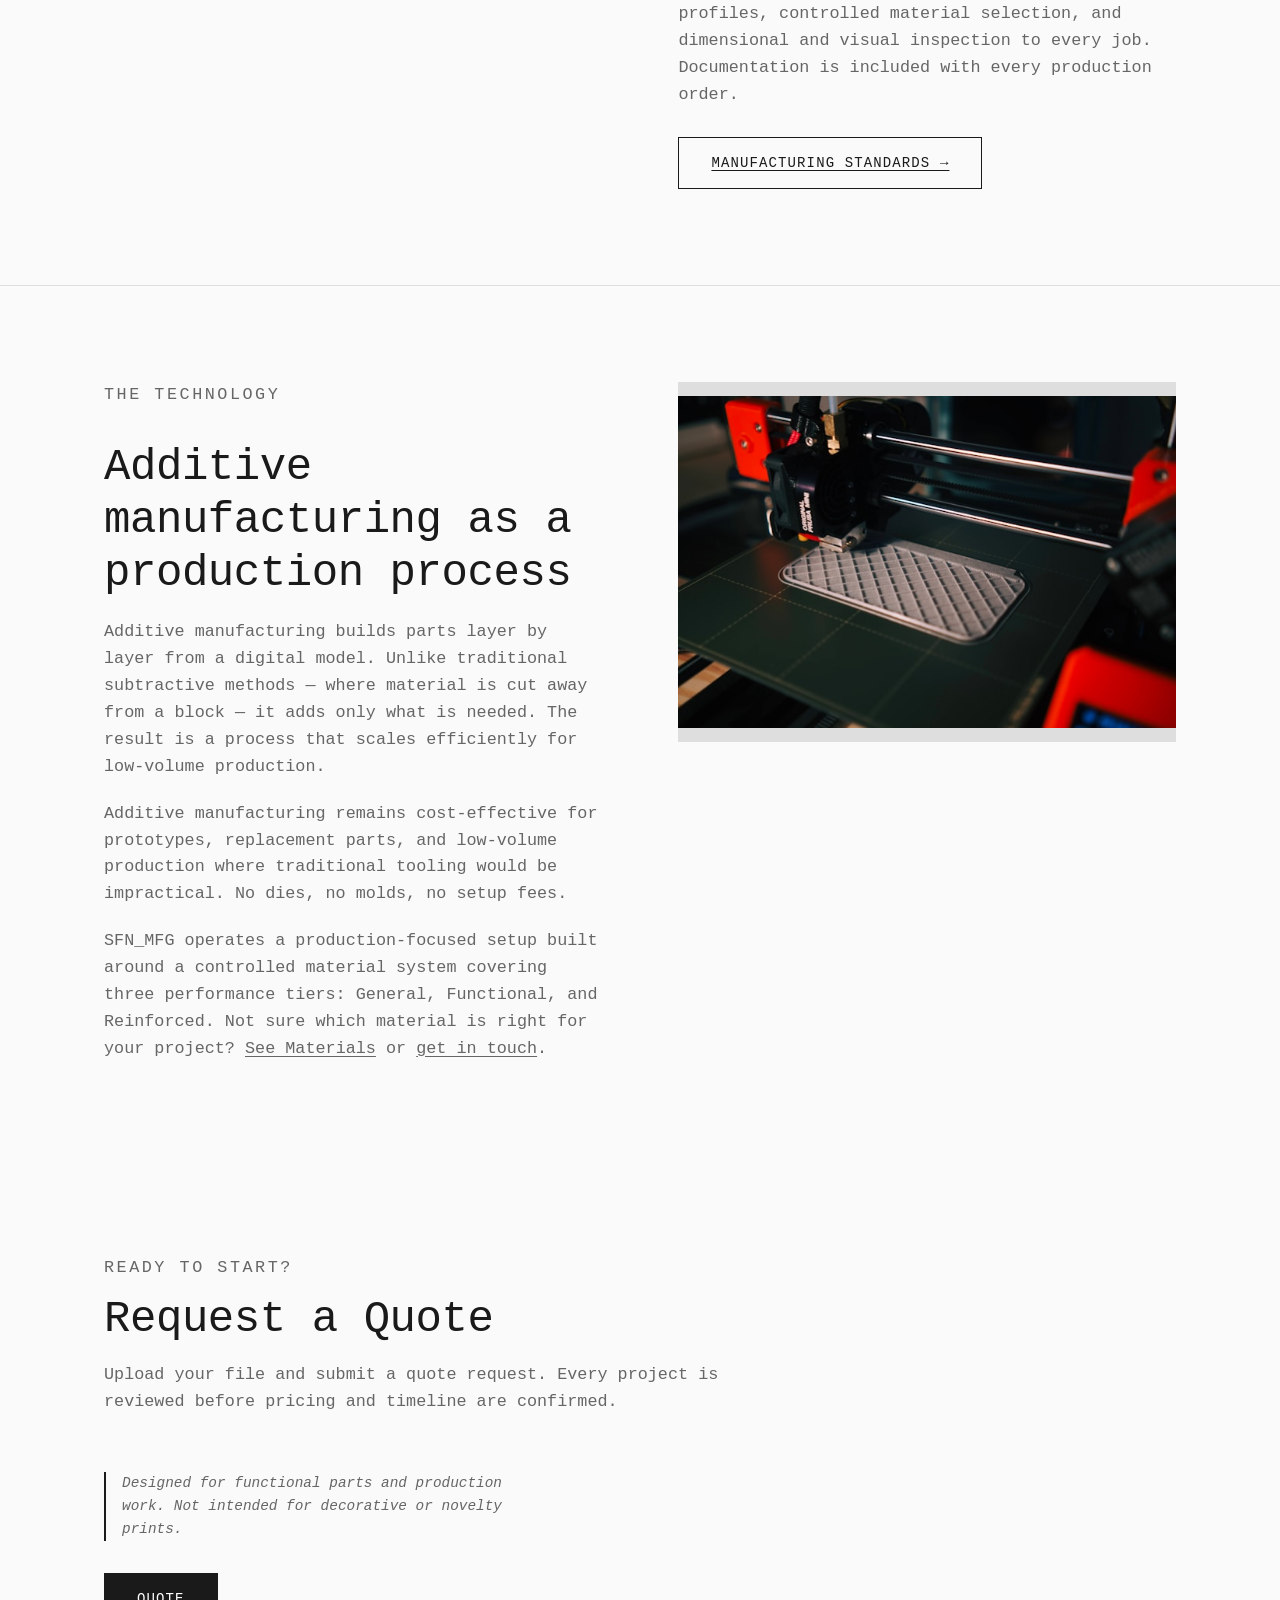
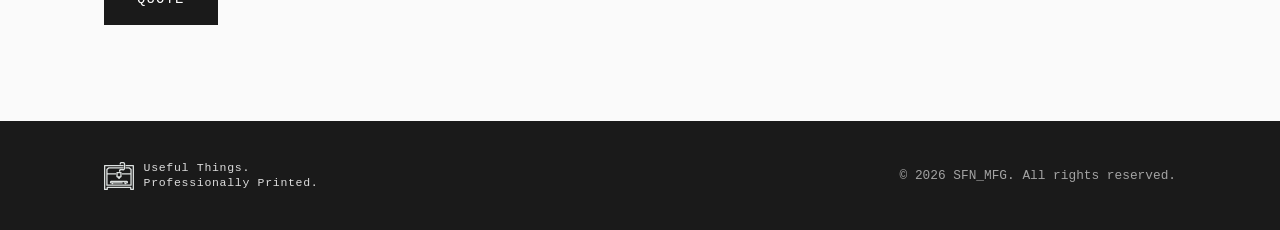
==== commit 2b2e2dcd: "copy updates" ====
--- a/about.html
+++ b/about.html
@@ -54,7 +54,7 @@
     <section class="page-hero section--surface" aria-labelledby="page-title">
       <div class="container">
         <p class="page-hero__eyebrow">Based in San Diego, CA</p>
-        <h1 id="page-title">SFN_MFG &mdash;<br>Something From Nothing Manufacturing</h1>
+        <h1 id="page-title">SFN_MFG<br>Something From Nothing Manufacturing</h1>
         <p>A fabrication studio based in San Diego, California. Customer-supplied models. Professionally manufactured parts.</p>
       </div>
     </section>
@@ -103,7 +103,7 @@
         <div class="two-col">
           <div class="prose prose--wide">
             <p class="section-eyebrow">The Technology</p>
-            <h2>Additive manufacturing<br>as a production process</h2>
+            <h2>Additive manufacturing as a production process</h2>
             <p>Additive manufacturing builds parts layer by layer from a digital model. Unlike traditional subtractive methods &mdash; where material is cut away from a block &mdash; it adds only what is needed. The result is a process that scales efficiently for low-volume production.</p>
             <p>Additive manufacturing remains cost-effective for prototypes, replacement parts, and low-volume production where traditional tooling would be impractical. No dies, no molds, no setup fees.</p>
             <p>SFN_MFG operates a production-focused setup built around a controlled material system covering three performance tiers: General, Functional, and Reinforced. Not sure which material is right for your project? <a href="materials.html">See Materials</a> or <a href="contact.html">get in touch</a>.</p>
--- a/style.css
+++ b/style.css
@@ -308,14 +308,26 @@
   gap: 48px;
 }
 
+.feature-item {
+  display: flex;
+  flex-direction: column;
+}
+
+.feature-item__header {
+  display: flex;
+  align-items: baseline;
+  gap: 10px;
+  margin-bottom: 10px;
+}
+
 .feature-item__icon {
   font-size: 1rem;
-  margin-bottom: 16px;
   line-height: 1;
   color: var(--color-accent);
-}
-
-.feature-item h3 { margin-bottom: 10px; }
+  flex-shrink: 0;
+}
+
+.feature-item h3 { margin-bottom: 0; }
 
 .feature-item p {
   font-size: 0.95rem;
@@ -570,12 +582,10 @@
 /* --- Quote CTA block (homepage + inner pages) --- */
 .quote-cta {
   max-width: 560px;
-  margin: 0 auto;
-  display: flex;
-  flex-direction: column;
-  align-items: center;
+  display: flex;
+  flex-direction: column;
+  align-items: flex-start;
   gap: 32px;
-  text-align: center;
 }
 
 .quote-cta__note {
